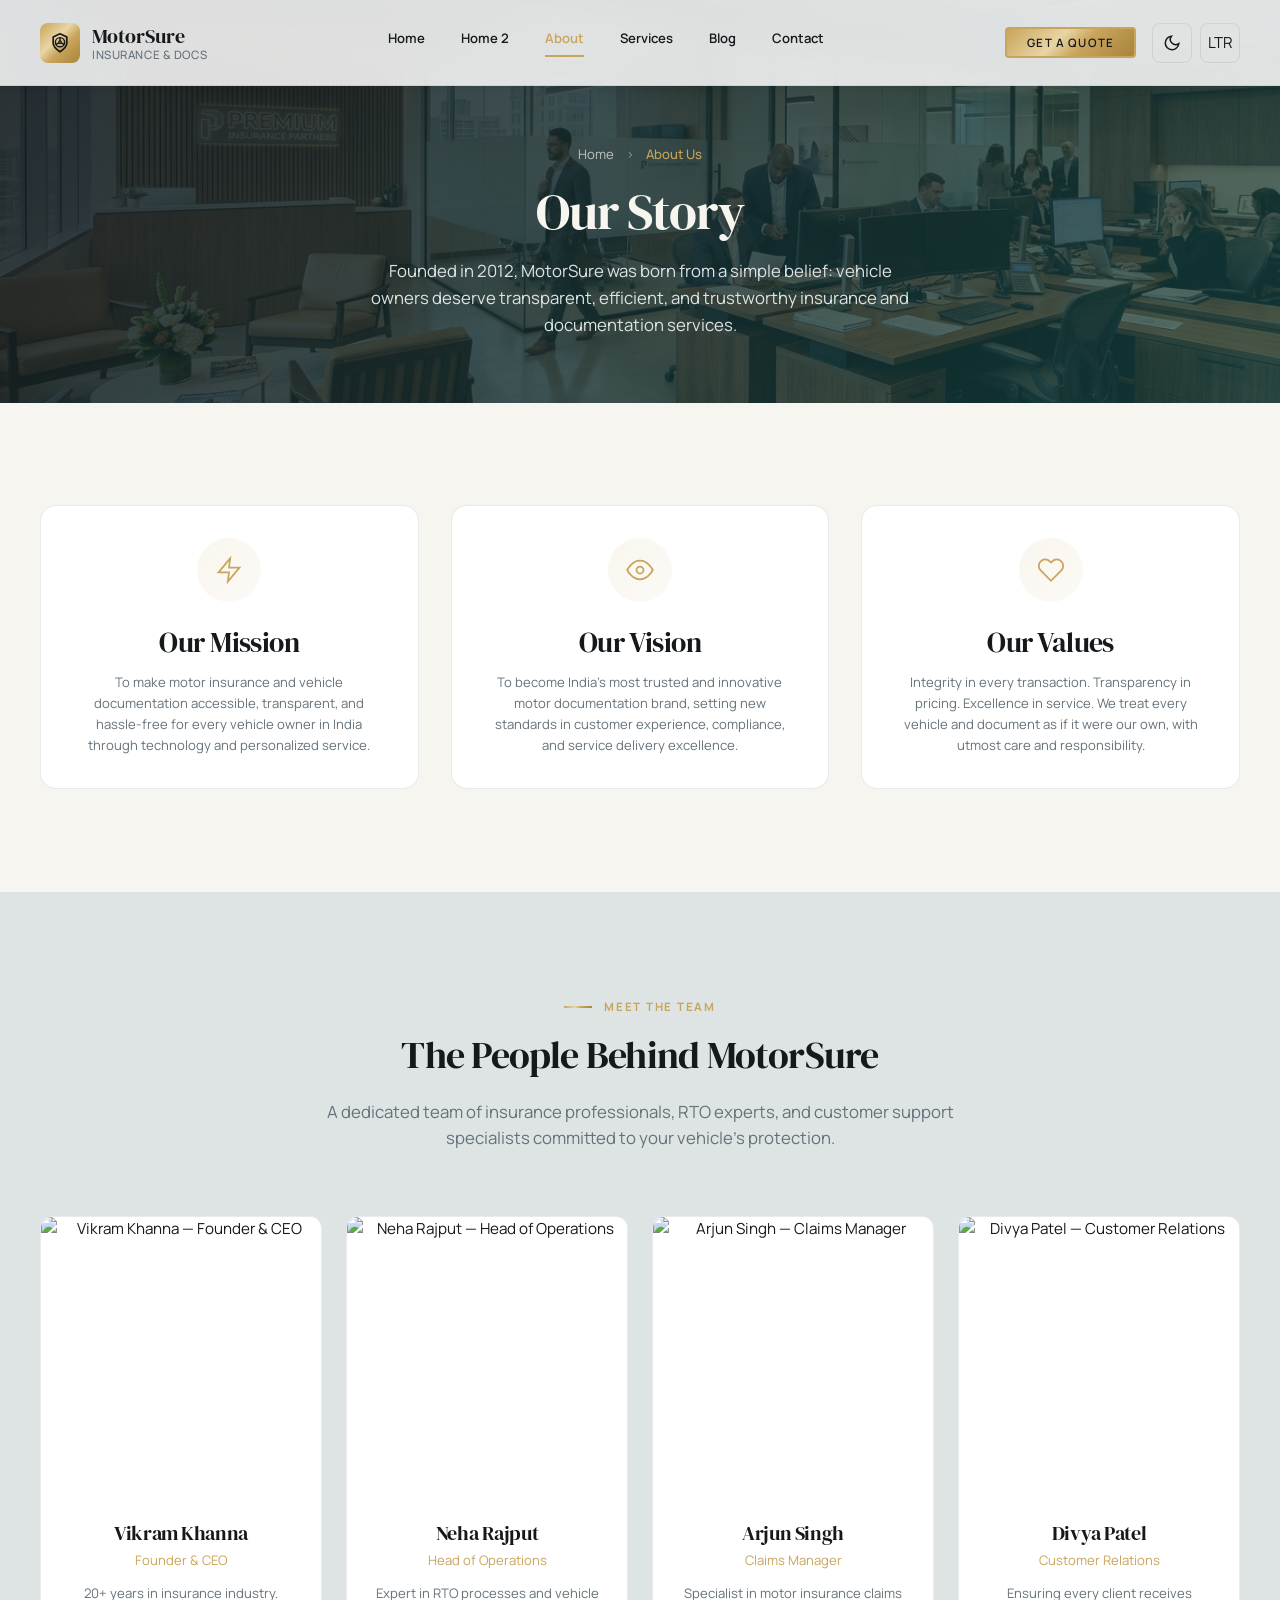
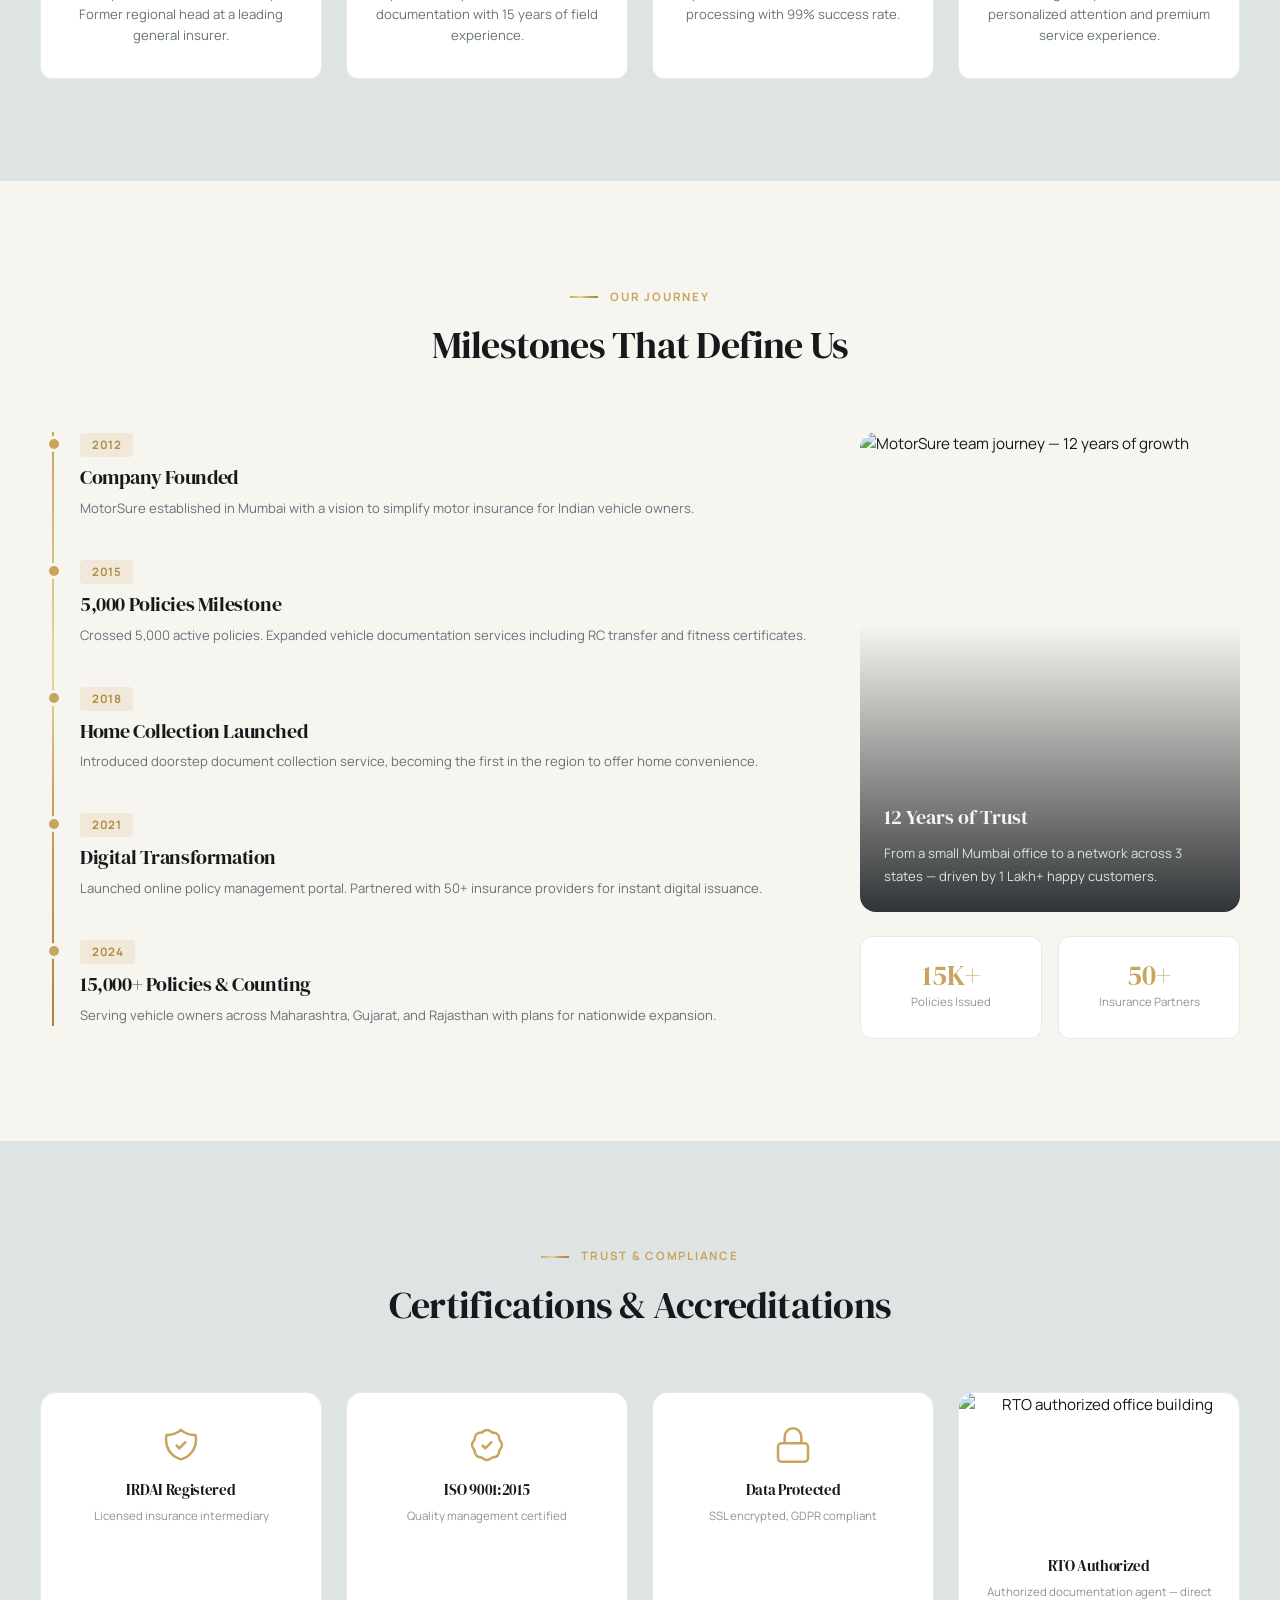
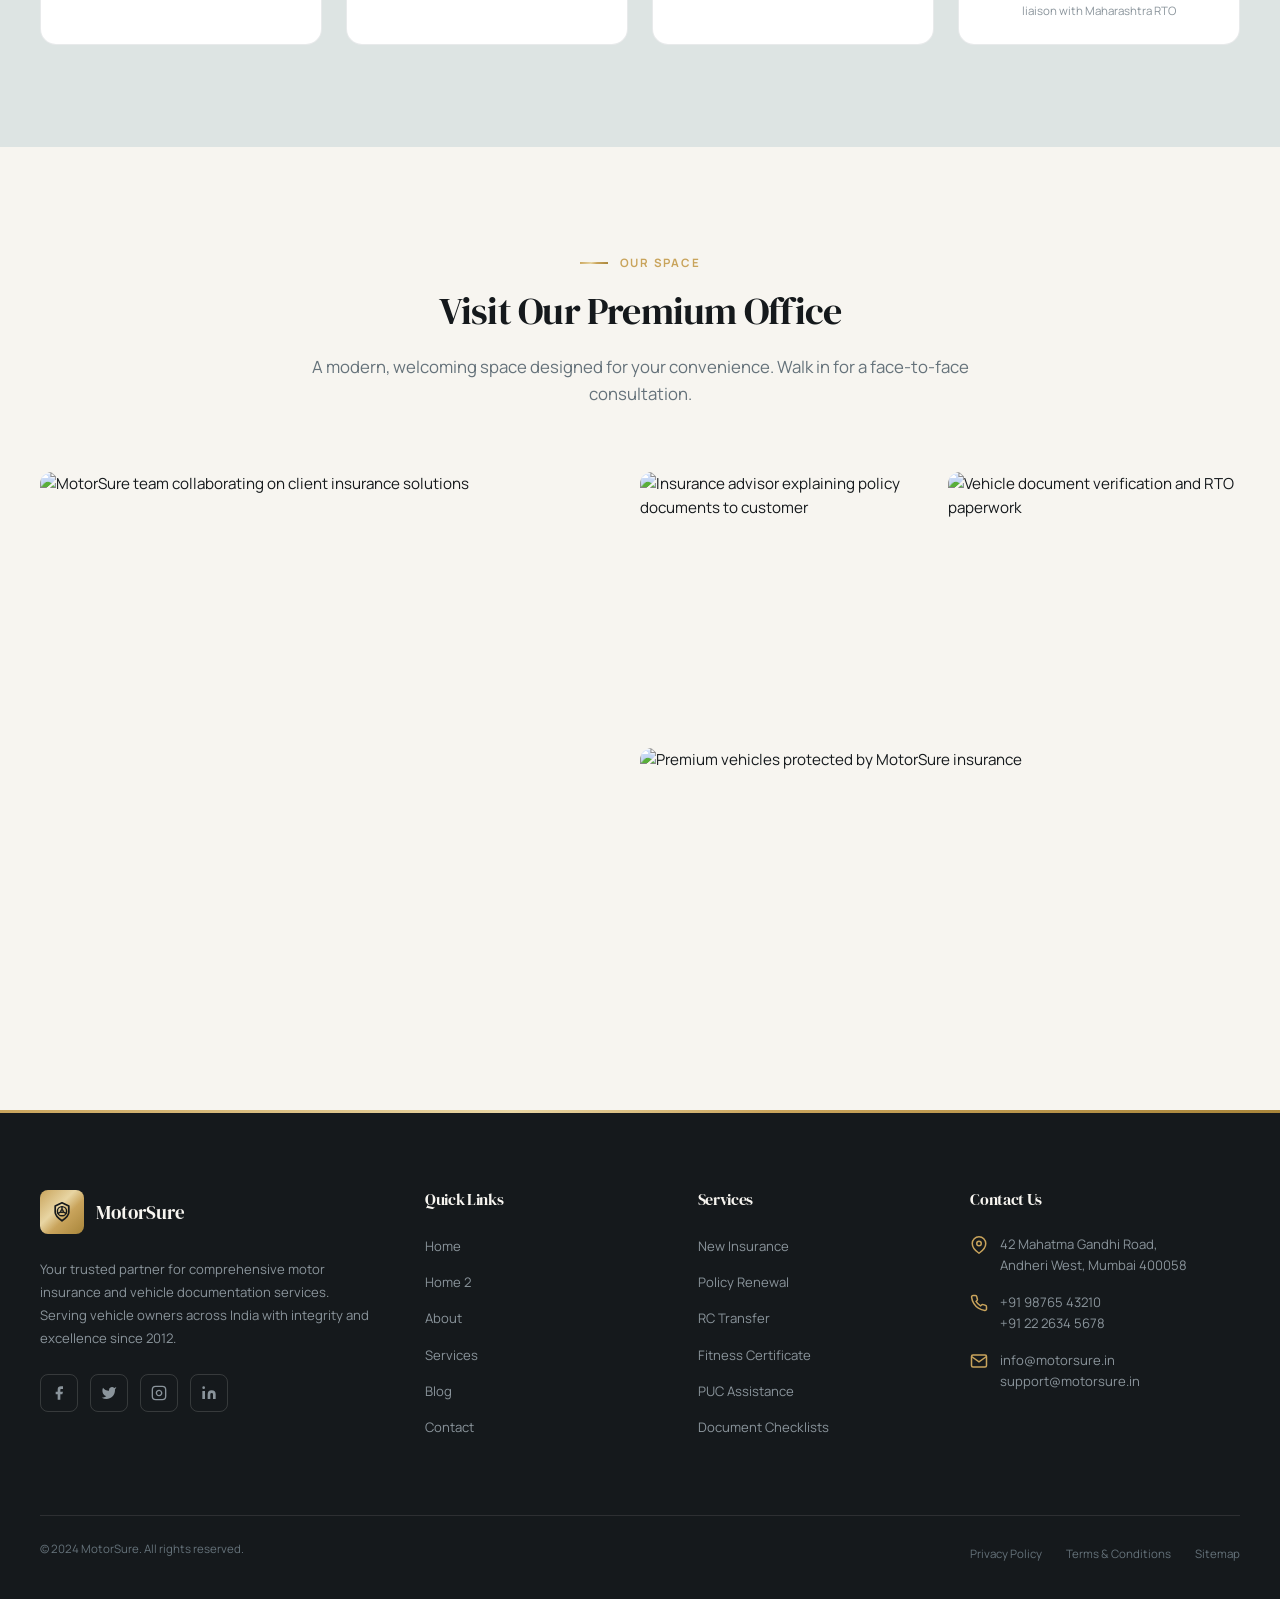
==== about.html @ 22fec175 "first commit" ====
<!DOCTYPE html>
<html lang="en" dir="ltr" data-theme="light">
<head>
  <meta charset="UTF-8"><meta name="viewport" content="width=device-width, initial-scale=1.0">
  <meta name="description" content="About MotorSure — Our story, mission, values, team, and certifications. India's trusted motor insurance and vehicle documentation partner since 2012.">
  <title>About Us — MotorSure</title>
  <link rel="preconnect" href="https://fonts.googleapis.com"><link rel="preconnect" href="https://fonts.gstatic.com" crossorigin>
  <link href="https://fonts.googleapis.com/css2?family=DM+Serif+Display:ital@0;1&family=Manrope:wght@300;400;500;600;700;800&display=swap" rel="stylesheet">
  <link rel="icon" type="image/svg+xml" href="assets/images/favicon.svg">
  <link rel="stylesheet" href="css/variables.css"><link rel="stylesheet" href="css/base.css"><link rel="stylesheet" href="css/components.css"><link rel="stylesheet" href="css/layout.css"><link rel="stylesheet" href="css/animations.css"><link rel="stylesheet" href="css/dark-mode.css"><link rel="stylesheet" href="css/rtl.css"><link rel="stylesheet" href="css/responsive.css">
</head>
<body>
  <a href="#main-content" class="skip-link">Skip to main content</a>
  <header class="navbar" id="navbar" role="banner">
    <div class="navbar__inner">
      <a href="index.html" class="navbar__brand" aria-label="MotorSure Home">
        <div class="navbar__logo"><svg viewBox="0 0 24 24" fill="none" stroke="#15191C" stroke-width="1.7" width="24" height="24" aria-hidden="true"><path d="M12 2.8L18.8 6V12.2C18.8 16 12 20.8 12 20.8S5.2 16 5.2 12.2V6L12 2.8Z" stroke-linejoin="round"/><circle cx="12" cy="11.2" r="4.6" stroke-width="1.4"/><circle cx="12" cy="11.2" r="1.3" stroke-width="1.2"/><path d="M12 6.6V9.9M16 13.45L13.15 11.9M8 13.45L10.85 11.9" stroke-linecap="round" stroke-width="1.4"/></svg></div>
        <div class="navbar__brand-name">
          MotorSure
          <span>Insurance & Docs</span>
        </div>
      </a>

      <nav aria-label="Main navigation">
        <ul class="navbar__nav" role="menubar">
          <li role="none"><a href="index.html" class="navbar__link" role="menuitem">Home</a></li>
          <li role="none"><a href="home-2.html" class="navbar__link" role="menuitem">Home 2</a></li>
          <li role="none"><a href="about.html" class="navbar__link active" role="menuitem">About</a></li>
          <li role="none"><a href="services.html" class="navbar__link" role="menuitem">Services</a></li>
          <li role="none"><a href="blog.html" class="navbar__link" role="menuitem">Blog</a></li>
          <li role="none"><a href="contact.html" class="navbar__link" role="menuitem">Contact</a></li>
        </ul>
      </nav>

      <div class="navbar__actions">
        <a href="contact.html" class="btn btn--primary btn--sm navbar__cta">Get a Quote</a>
        <button class="navbar__toggle-btn" data-theme-toggle aria-label="Toggle dark mode">
          <svg class="icon-sun" viewBox="0 0 24 24" fill="none" stroke="currentColor" stroke-width="2" style="display:none"><circle cx="12" cy="12" r="5"/><line x1="12" y1="1" x2="12" y2="3"/><line x1="12" y1="21" x2="12" y2="23"/><line x1="4.22" y1="4.22" x2="5.64" y2="5.64"/><line x1="18.36" y1="18.36" x2="19.78" y2="19.78"/><line x1="1" y1="12" x2="3" y2="12"/><line x1="21" y1="12" x2="23" y2="12"/><line x1="4.22" y1="19.78" x2="5.64" y2="18.36"/><line x1="18.36" y1="5.64" x2="19.78" y2="4.22"/></svg>
          <svg class="icon-moon" viewBox="0 0 24 24" fill="none" stroke="currentColor" stroke-width="2"><path d="M21 12.79A9 9 0 1 1 11.21 3 7 7 0 0 0 21 12.79z"/></svg>
        </button>
        <button class="navbar__toggle-btn" data-rtl-toggle aria-label="Toggle RTL">LTR</button>
        <button class="navbar__hamburger" aria-label="Open menu" aria-expanded="false">
          <span></span><span></span><span></span>
        </button>
      </div>
    </div>
  </header>
  <div class="mobile-menu__overlay" aria-hidden="true"></div>
  <aside class="mobile-menu" id="mobile-menu" aria-label="Mobile navigation">
    <button class="mobile-menu__close" aria-label="Close menu">
      <svg viewBox="0 0 24 24" fill="none" stroke="currentColor" stroke-width="2" width="18" height="18"><line x1="18" y1="6" x2="6" y2="18"/><line x1="6" y1="6" x2="18" y2="18"/></svg>
    </button>
    <ul class="mobile-menu__nav">
      <li><a href="index.html" class="mobile-menu__link">Home</a></li>
      <li><a href="home-2.html" class="mobile-menu__link">Home 2</a></li>
      <li><a href="about.html" class="mobile-menu__link active">About</a></li>
      <li><a href="services.html" class="mobile-menu__link">Services</a></li>
      <li><a href="blog.html" class="mobile-menu__link">Blog</a></li>
      <li><a href="contact.html" class="mobile-menu__link">Contact</a></li>
    </ul>
  </aside>

  <main id="main-content">

    <!-- ══ SECTION 1: Brand Story Hero ══ -->
    <section class="page-hero" style="background-image:url('assets/images/about-office.jpg');">
      <div class="container">
        <nav class="breadcrumb" aria-label="Breadcrumb"><a href="index.html">Home</a><span class="breadcrumb__separator">›</span><span class="breadcrumb__current">About Us</span></nav>
        <h1>Our Story</h1>
        <p style="color:var(--mist);max-width:560px;font-size:var(--fs-body-lg);margin-top:var(--space-4);">Founded in 2012, MotorSure was born from a simple belief: vehicle owners deserve transparent, efficient, and trustworthy insurance and documentation services.</p>
      </div>
    </section>

    <!-- ══ SECTION 2: Mission / Vision / Values ══ -->
    <section class="section" id="mvv" aria-label="Mission Vision Values">
      <div class="container">
        <div class="grid grid-3" style="gap:var(--space-8);">
          <div class="reveal reveal-delay-1" style="text-align:center;padding:var(--space-8);border-radius:var(--radius-xl);border:1px solid var(--color-border);background:var(--color-bg-card);">
            <div style="width:64px;height:64px;margin:0 auto var(--space-6);border-radius:50%;background:var(--gradient-gold-subtle);display:flex;align-items:center;justify-content:center;">
              <svg viewBox="0 0 24 24" fill="none" stroke="var(--color-accent)" stroke-width="1.5" width="28" height="28"><path d="M13 2L3 14h9l-1 8 10-12h-9l1-8z"/></svg>
            </div>
            <h3 style="margin-bottom:var(--space-3);">Our Mission</h3>
            <p style="font-size:var(--fs-small);color:var(--color-text-secondary);">To make motor insurance and vehicle documentation accessible, transparent, and hassle-free for every vehicle owner in India through technology and personalized service.</p>
          </div>
          <div class="reveal reveal-delay-2" style="text-align:center;padding:var(--space-8);border-radius:var(--radius-xl);border:1px solid var(--color-border);background:var(--color-bg-card);">
            <div style="width:64px;height:64px;margin:0 auto var(--space-6);border-radius:50%;background:var(--gradient-gold-subtle);display:flex;align-items:center;justify-content:center;">
              <svg viewBox="0 0 24 24" fill="none" stroke="var(--color-accent)" stroke-width="1.5" width="28" height="28"><path d="M1 12s4-8 11-8 11 8 11 8-4 8-11 8-11-8-11-8z"/><circle cx="12" cy="12" r="3"/></svg>
            </div>
            <h3 style="margin-bottom:var(--space-3);">Our Vision</h3>
            <p style="font-size:var(--fs-small);color:var(--color-text-secondary);">To become India's most trusted and innovative motor documentation brand, setting new standards in customer experience, compliance, and service delivery excellence.</p>
          </div>
          <div class="reveal reveal-delay-3" style="text-align:center;padding:var(--space-8);border-radius:var(--radius-xl);border:1px solid var(--color-border);background:var(--color-bg-card);">
            <div style="width:64px;height:64px;margin:0 auto var(--space-6);border-radius:50%;background:var(--gradient-gold-subtle);display:flex;align-items:center;justify-content:center;">
              <svg viewBox="0 0 24 24" fill="none" stroke="var(--color-accent)" stroke-width="1.5" width="28" height="28"><path d="M20.84 4.61a5.5 5.5 0 00-7.78 0L12 5.67l-1.06-1.06a5.5 5.5 0 00-7.78 7.78l1.06 1.06L12 21.23l7.78-7.78 1.06-1.06a5.5 5.5 0 000-7.78z"/></svg>
            </div>
            <h3 style="margin-bottom:var(--space-3);">Our Values</h3>
            <p style="font-size:var(--fs-small);color:var(--color-text-secondary);">Integrity in every transaction. Transparency in pricing. Excellence in service. We treat every vehicle and document as if it were our own, with utmost care and responsibility.</p>
          </div>
        </div>
      </div>
    </section>

    <!-- ══ SECTION 3: Team Section ══ -->
    <section class="section section--mist" id="team" aria-label="Our Team">
      <div class="container">
        <div class="section-header reveal"><span class="section-label">Meet the Team</span><h2>The People Behind MotorSure</h2><p>A dedicated team of insurance professionals, RTO experts, and customer support specialists committed to your vehicle's protection.</p></div>
        <div class="grid grid-4" style="gap:var(--space-6);">
          <div class="card hover-lift reveal reveal-delay-1" style="text-align:center;overflow:hidden;"><img src="https://images.unsplash.com/photo-1560250097-0b93528c311a?auto=format&fit=crop&w=800&q=80&crop=faces&fit=crop" alt="Vikram Khanna — Founder & CEO" style="width:100%;height:280px;object-fit:cover;object-position:50% 18%;display:block;" loading="lazy"><div class="card__body"><h4 style="margin-bottom:var(--space-1);">Vikram Khanna</h4><p style="font-size:var(--fs-small);color:var(--color-accent);margin-bottom:var(--space-3);">Founder & CEO</p><p style="font-size:var(--fs-small);">20+ years in insurance industry. Former regional head at a leading general insurer.</p></div></div>
          <div class="card hover-lift reveal reveal-delay-2" style="text-align:center;overflow:hidden;"><img src="https://images.unsplash.com/photo-1573496359142-b8d87734a5a2?auto=format&fit=crop&w=800&q=80&crop=faces&fit=crop" alt="Neha Rajput — Head of Operations" style="width:100%;height:280px;object-fit:cover;object-position:50% 20%;display:block;" loading="lazy"><div class="card__body"><h4 style="margin-bottom:var(--space-1);">Neha Rajput</h4><p style="font-size:var(--fs-small);color:var(--color-accent);margin-bottom:var(--space-3);">Head of Operations</p><p style="font-size:var(--fs-small);">Expert in RTO processes and vehicle documentation with 15 years of field experience.</p></div></div>
          <div class="card hover-lift reveal reveal-delay-3" style="text-align:center;overflow:hidden;"><img src="https://images.unsplash.com/photo-1507003211169-0a1dd7228f2d?auto=format&fit=crop&w=800&q=80&crop=faces&fit=crop" alt="Arjun Singh — Claims Manager" style="width:100%;height:280px;object-fit:cover;object-position:50% 15%;display:block;" loading="lazy"><div class="card__body"><h4 style="margin-bottom:var(--space-1);">Arjun Singh</h4><p style="font-size:var(--fs-small);color:var(--color-accent);margin-bottom:var(--space-3);">Claims Manager</p><p style="font-size:var(--fs-small);">Specialist in motor insurance claims processing with 99% success rate.</p></div></div>
          <div class="card hover-lift reveal reveal-delay-4" style="text-align:center;overflow:hidden;"><img src="https://images.unsplash.com/photo-1438761681033-6461ffad8d80?auto=format&fit=crop&w=800&q=80&crop=faces&fit=crop" alt="Divya Patel — Customer Relations" style="width:100%;height:280px;object-fit:cover;object-position:50% 22%;display:block;" loading="lazy"><div class="card__body"><h4 style="margin-bottom:var(--space-1);">Divya Patel</h4><p style="font-size:var(--fs-small);color:var(--color-accent);margin-bottom:var(--space-3);">Customer Relations</p><p style="font-size:var(--fs-small);">Ensuring every client receives personalized attention and premium service experience.</p></div></div>
        </div>
      </div>
    </section>

    <!-- ══ SECTION 4: Timeline / Milestones — Redesigned to use full width ══ -->
    <section class="section" id="milestones" aria-label="Company Milestones">
      <div class="container">
        <div class="section-header reveal"><span class="section-label">Our Journey</span><h2>Milestones That Define Us</h2></div>
        <div class="milestones-layout" style="display:grid;grid-template-columns:1.2fr 380px;gap:var(--space-10);align-items:start;">
          <!-- Left: Timeline -->
          <div style="position:relative;padding-left:var(--space-10);">
            <div style="position:absolute;left:12px;top:0;bottom:0;width:2px;background:var(--gradient-gold);" aria-hidden="true"></div>
            <div class="reveal" style="position:relative;margin-bottom:var(--space-10);">
              <div style="position:absolute;left:-34px;top:4px;width:16px;height:16px;border-radius:50%;background:var(--color-accent);border:3px solid var(--color-bg);" aria-hidden="true"></div>
              <span class="badge badge--gold" style="margin-bottom:var(--space-2);">2012</span>
              <h4 style="margin-bottom:var(--space-2);">Company Founded</h4>
              <p style="font-size:var(--fs-small);">MotorSure established in Mumbai with a vision to simplify motor insurance for Indian vehicle owners.</p>
            </div>
            <div class="reveal" style="position:relative;margin-bottom:var(--space-10);">
              <div style="position:absolute;left:-34px;top:4px;width:16px;height:16px;border-radius:50%;background:var(--color-accent);border:3px solid var(--color-bg);" aria-hidden="true"></div>
              <span class="badge badge--gold" style="margin-bottom:var(--space-2);">2015</span>
              <h4 style="margin-bottom:var(--space-2);">5,000 Policies Milestone</h4>
              <p style="font-size:var(--fs-small);">Crossed 5,000 active policies. Expanded vehicle documentation services including RC transfer and fitness certificates.</p>
            </div>
            <div class="reveal" style="position:relative;margin-bottom:var(--space-10);">
              <div style="position:absolute;left:-34px;top:4px;width:16px;height:16px;border-radius:50%;background:var(--color-accent);border:3px solid var(--color-bg);" aria-hidden="true"></div>
              <span class="badge badge--gold" style="margin-bottom:var(--space-2);">2018</span>
              <h4 style="margin-bottom:var(--space-2);">Home Collection Launched</h4>
              <p style="font-size:var(--fs-small);">Introduced doorstep document collection service, becoming the first in the region to offer home convenience.</p>
            </div>
            <div class="reveal" style="position:relative;margin-bottom:var(--space-10);">
              <div style="position:absolute;left:-34px;top:4px;width:16px;height:16px;border-radius:50%;background:var(--color-accent);border:3px solid var(--color-bg);" aria-hidden="true"></div>
              <span class="badge badge--gold" style="margin-bottom:var(--space-2);">2021</span>
              <h4 style="margin-bottom:var(--space-2);">Digital Transformation</h4>
              <p style="font-size:var(--fs-small);">Launched online policy management portal. Partnered with 50+ insurance providers for instant digital issuance.</p>
            </div>
            <div class="reveal" style="position:relative;">
              <div style="position:absolute;left:-34px;top:4px;width:16px;height:16px;border-radius:50%;background:var(--color-accent);border:3px solid var(--color-bg);" aria-hidden="true"></div>
              <span class="badge badge--gold" style="margin-bottom:var(--space-2);">2024</span>
              <h4 style="margin-bottom:var(--space-2);">15,000+ Policies & Counting</h4>
              <p style="font-size:var(--fs-small);">Serving vehicle owners across Maharashtra, Gujarat, and Rajasthan with plans for nationwide expansion.</p>
            </div>
          </div>
          <!-- Right: Visual to fill gap -->
          <div class="reveal" style="position:sticky;top:100px;">
            <div style="border-radius:var(--radius-xl);overflow:hidden;height:480px;position:relative;">
              <img src="https://images.unsplash.com/photo-1522071820081-009f0129c71c?auto=format&fit=crop&w=800&q=80" alt="MotorSure team journey — 12 years of growth" style="width:100%;height:100%;object-fit:cover;" loading="lazy">
              <div style="position:absolute;inset:0;background:linear-gradient(transparent 40%, rgba(21,25,28,0.88) 100%);pointer-events:none;" aria-hidden="true"></div>
              <div style="position:absolute;bottom:0;left:0;right:0;padding:var(--space-6);">
                <p style="color:var(--ivory);font-family:var(--font-heading);font-size:var(--fs-h4);margin-bottom:var(--space-2);">12 Years of Trust</p>
                <p style="color:var(--mist);font-size:var(--fs-small);margin:0;line-height:var(--lh-relaxed);">From a small Mumbai office to a network across 3 states — driven by 1 Lakh+ happy customers.</p>
              </div>
            </div>
            <div style="margin-top:var(--space-6);display:grid;grid-template-columns:1fr 1fr;gap:var(--space-4);">
              <div style="text-align:center;padding:var(--space-6);background:var(--color-bg-card);border:1px solid var(--color-border);border-radius:var(--radius-lg);">
                <span style="font-family:var(--font-heading);font-size:var(--fs-h3);color:var(--color-accent);display:block;line-height:1;">15K+</span><span style="font-size:var(--fs-caption);color:var(--color-text-muted);">Policies Issued</span>
              </div>
              <div style="text-align:center;padding:var(--space-6);background:var(--color-bg-card);border:1px solid var(--color-border);border-radius:var(--radius-lg);">
                <span style="font-family:var(--font-heading);font-size:var(--fs-h3);color:var(--color-accent);display:block;line-height:1;">50+</span><span style="font-size:var(--fs-caption);color:var(--color-text-muted);">Insurance Partners</span>
              </div>
            </div>
          </div>
        </div>
      </div>
    </section>

    <!-- ══ SECTION 5: Certifications ══ -->
    <section class="section section--mist" id="certifications" aria-label="Certifications">
      <div class="container">
        <div class="section-header reveal"><span class="section-label">Trust & Compliance</span><h2>Certifications & Accreditations</h2></div>
        <div class="grid grid-4" style="gap:var(--space-6);">
          <div class="reveal reveal-delay-1" style="text-align:center;padding:var(--space-8);background:var(--color-bg-card);border-radius:var(--radius-xl);border:1px solid var(--color-border);">
            <svg viewBox="0 0 24 24" fill="none" stroke="var(--color-accent)" stroke-width="1.5" width="40" height="40" style="margin:0 auto var(--space-4);"><path d="M9 12l2 2 4-4m5.618-4.016A11.955 11.955 0 0112 2.944a11.955 11.955 0 01-8.618 3.04A12.02 12.02 0 003 9c0 5.591 3.824 10.29 9 11.622 5.176-1.332 9-6.03 9-11.622 0-1.042-.133-2.052-.382-3.016z"/></svg>
            <h4 style="font-size:var(--fs-body);margin-bottom:var(--space-2);">IRDAI Registered</h4>
            <p style="font-size:var(--fs-caption);color:var(--color-text-muted);">Licensed insurance intermediary</p>
          </div>
          <div class="reveal reveal-delay-2" style="text-align:center;padding:var(--space-8);background:var(--color-bg-card);border-radius:var(--radius-xl);border:1px solid var(--color-border);">
            <svg viewBox="0 0 24 24" fill="none" stroke="var(--color-accent)" stroke-width="1.5" width="40" height="40" style="margin:0 auto var(--space-4);"><path d="M9 12l2 2 4-4M7.835 4.697a3.42 3.42 0 001.946-.806 3.42 3.42 0 014.438 0 3.42 3.42 0 001.946.806 3.42 3.42 0 013.138 3.138 3.42 3.42 0 00.806 1.946 3.42 3.42 0 010 4.438 3.42 3.42 0 00-.806 1.946 3.42 3.42 0 01-3.138 3.138 3.42 3.42 0 00-1.946.806 3.42 3.42 0 01-4.438 0 3.42 3.42 0 00-1.946-.806 3.42 3.42 0 01-3.138-3.138 3.42 3.42 0 00-.806-1.946 3.42 3.42 0 010-4.438 3.42 3.42 0 00.806-1.946 3.42 3.42 0 013.138-3.138z"/></svg>
            <h4 style="font-size:var(--fs-body);margin-bottom:var(--space-2);">ISO 9001:2015</h4>
            <p style="font-size:var(--fs-caption);color:var(--color-text-muted);">Quality management certified</p>
          </div>
          <div class="reveal reveal-delay-3" style="text-align:center;padding:var(--space-8);background:var(--color-bg-card);border-radius:var(--radius-xl);border:1px solid var(--color-border);">
            <svg viewBox="0 0 24 24" fill="none" stroke="var(--color-accent)" stroke-width="1.5" width="40" height="40" style="margin:0 auto var(--space-4);"><rect x="3" y="11" width="18" height="11" rx="2" ry="2"/><path d="M7 11V7a5 5 0 0110 0v4"/></svg>
            <h4 style="font-size:var(--fs-body);margin-bottom:var(--space-2);">Data Protected</h4>
            <p style="font-size:var(--fs-caption);color:var(--color-text-muted);">SSL encrypted, GDPR compliant</p>
          </div>
          <div class="reveal reveal-delay-4" style="text-align:center;background:var(--color-bg-card);border-radius:var(--radius-xl);border:1px solid var(--color-border);overflow:hidden;">
            <img src="https://images.unsplash.com/photo-1486406146926-c627a92ad1ab?auto=format&fit=crop&w=800&q=80" alt="RTO authorized office building" style="width:100%;height:140px;object-fit:cover;display:block;">
            <div style="padding:var(--space-6);">
              <h4 style="font-size:var(--fs-body);margin-bottom:var(--space-2);">RTO Authorized</h4>
              <p style="font-size:var(--fs-caption);color:var(--color-text-muted);">Authorized documentation agent — direct liaison with Maharashtra RTO</p>
            </div>
          </div>
        </div>
      </div>
    </section>

    <!-- ══ SECTION 6: Office Gallery ══ -->
    <section class="section" id="gallery" aria-label="Office Gallery">
      <div class="container">
        <div class="section-header reveal"><span class="section-label">Our Space</span><h2>Visit Our Premium Office</h2><p>A modern, welcoming space designed for your convenience. Walk in for a face-to-face consultation.</p></div>
        <div class="grid" style="grid-template-columns:2fr 1fr 1fr;grid-template-rows:260px 260px;gap:var(--space-4);" >
          <div class="img-zoom reveal" style="grid-row:1/3;border-radius:var(--radius-lg);overflow:hidden;">
            <img src="https://images.unsplash.com/photo-1521791136064-7986c2920216?auto=format&fit=crop&w=1200&q=80" alt="MotorSure team collaborating on client insurance solutions" style="width:100%;height:100%;object-fit:cover;" loading="lazy" data-lightbox="https://images.unsplash.com/photo-1521791136064-7986c2920216?auto=format&fit=crop&w=1600&q=80">
          </div>
          <div class="img-zoom reveal reveal-delay-1" style="border-radius:var(--radius-lg);overflow:hidden;">
            <img src="https://images.unsplash.com/photo-1556742049-0cfed4f6a45d?auto=format&fit=crop&w=800&q=80" alt="Insurance advisor explaining policy documents to customer" style="width:100%;height:100%;object-fit:cover;" loading="lazy" data-lightbox="https://images.unsplash.com/photo-1556742049-0cfed4f6a45d?auto=format&fit=crop&w=1200&q=80">
          </div>
          <div class="img-zoom reveal reveal-delay-2" style="border-radius:var(--radius-lg);overflow:hidden;">
            <img src="https://images.unsplash.com/photo-1580273916550-e323be2ae537?auto=format&fit=crop&w=800&q=80" alt="Vehicle document verification and RTO paperwork" style="width:100%;height:100%;object-fit:cover;" loading="lazy" data-lightbox="https://images.unsplash.com/photo-1580273916550-e323be2ae537?auto=format&fit=crop&w=1200&q=80">
          </div>
          <div class="img-zoom reveal reveal-delay-3" style="grid-column:2/4;border-radius:var(--radius-lg);overflow:hidden;">
            <img src="https://images.unsplash.com/photo-1492144534655-ae79c964c9d7?auto=format&fit=crop&w=1200&q=80" alt="Premium vehicles protected by MotorSure insurance" style="width:100%;height:100%;object-fit:cover;" loading="lazy" data-lightbox="https://images.unsplash.com/photo-1492144534655-ae79c964c9d7?auto=format&fit=crop&w=1600&q=80">
          </div>
        </div>
      </div>
    </section>
  </main>

  <footer class="footer" id="footer" role="contentinfo">
    <div class="container">
      <div class="footer__grid">
        <!-- Column 1: Brand -->
        <div>
          <div class="footer__brand">
            <div class="footer__logo"><svg viewBox="0 0 24 24" fill="none" stroke="#15191C" stroke-width="1.7" width="24" height="24" aria-hidden="true"><path d="M12 2.8L18.8 6V12.2C18.8 16 12 20.8 12 20.8S5.2 16 5.2 12.2V6L12 2.8Z" stroke-linejoin="round"/><circle cx="12" cy="11.2" r="4.6" stroke-width="1.4"/><circle cx="12" cy="11.2" r="1.3" stroke-width="1.2"/><path d="M12 6.6V9.9M16 13.45L13.15 11.9M8 13.45L10.85 11.9" stroke-linecap="round" stroke-width="1.4"/></svg></div>
            <div class="footer__brand-name">MotorSure</div>
          </div>
          <p class="footer__about">Your trusted partner for comprehensive motor insurance and vehicle documentation services. Serving vehicle owners across India with integrity and excellence since 2012.</p>
          <div class="footer__social">
            <a href="#" class="footer__social-link" aria-label="Facebook"><svg viewBox="0 0 24 24" fill="currentColor"><path d="M18 2h-3a5 5 0 00-5 5v3H7v4h3v8h4v-8h3l1-4h-4V7a1 1 0 011-1h3z"/></svg></a>
            <a href="#" class="footer__social-link" aria-label="Twitter"><svg viewBox="0 0 24 24" fill="currentColor"><path d="M23 3a10.9 10.9 0 01-3.14 1.53 4.48 4.48 0 00-7.86 3v1A10.66 10.66 0 013 4s-4 9 5 13a11.64 11.64 0 01-7 2c9 5 20 0 20-11.5a4.5 4.5 0 00-.08-.83A7.72 7.72 0 0023 3z"/></svg></a>
            <a href="#" class="footer__social-link" aria-label="Instagram"><svg viewBox="0 0 24 24" fill="none" stroke="currentColor" stroke-width="2"><rect x="2" y="2" width="20" height="20" rx="5"/><path d="M16 11.37A4 4 0 1112.63 8 4 4 0 0116 11.37z"/><line x1="17.5" y1="6.5" x2="17.51" y2="6.5"/></svg></a>
            <a href="#" class="footer__social-link" aria-label="LinkedIn"><svg viewBox="0 0 24 24" fill="currentColor"><path d="M16 8a6 6 0 016 6v7h-4v-7a2 2 0 00-2-2 2 2 0 00-2 2v7h-4v-7a6 6 0 016-6zM2 9h4v12H2zM4 6a2 2 0 100-4 2 2 0 000 4z"/></svg></a>
          </div>
        </div>
        <!-- Column 2: Quick Links -->
        <div>
          <h3 class="footer__heading">Quick Links</h3><ul class="footer__links"><li><a href="index.html">Home</a></li><li><a href="home-2.html">Home 2</a></li><li><a href="about.html">About</a></li><li><a href="services.html">Services</a></li><li><a href="blog.html">Blog</a></li><li><a href="contact.html">Contact</a></li></ul>
        </div>
        <!-- Column 3: Services -->
        <div>
          <h3 class="footer__heading">Services</h3>
          <ul class="footer__links">
            <li><a href="services.html">New Insurance</a></li>
            <li><a href="services.html">Policy Renewal</a></li>
            <li><a href="services.html">RC Transfer</a></li>
            <li><a href="services.html">Fitness Certificate</a></li>
            <li><a href="services.html">PUC Assistance</a></li>
            <li><a href="services.html">Document Checklists</a></li>
          </ul>
        </div>
        <!-- Column 4: Contact -->
        <div>
          <h3 class="footer__heading">Contact Us</h3>
          <div class="footer__contact-item">
            <svg viewBox="0 0 24 24" fill="none" stroke="currentColor" stroke-width="2"><path d="M21 10c0 7-9 13-9 13s-9-6-9-13a9 9 0 0118 0z"/><circle cx="12" cy="10" r="3"/></svg>
            <span>42 Mahatma Gandhi Road,<br>Andheri West, Mumbai 400058</span>
          </div>
          <div class="footer__contact-item">
            <svg viewBox="0 0 24 24" fill="none" stroke="currentColor" stroke-width="2"><path d="M22 16.92v3a2 2 0 01-2.18 2 19.79 19.79 0 01-8.63-3.07 19.5 19.5 0 01-6-6 19.79 19.79 0 01-3.07-8.67A2 2 0 014.11 2h3a2 2 0 012 1.72 12.84 12.84 0 00.7 2.81 2 2 0 01-.45 2.11L8.09 9.91a16 16 0 006 6l1.27-1.27a2 2 0 012.11-.45 12.84 12.84 0 002.81.7A2 2 0 0122 16.92z"/></svg>
            <span>+91 98765 43210<br>+91 22 2634 5678</span>
          </div>
          <div class="footer__contact-item">
            <svg viewBox="0 0 24 24" fill="none" stroke="currentColor" stroke-width="2"><path d="M4 4h16c1.1 0 2 .9 2 2v12c0 1.1-.9 2-2 2H4c-1.1 0-2-.9-2-2V6c0-1.1.9-2 2-2z"/><polyline points="22,6 12,13 2,6"/></svg>
            <span>info@motorsure.in<br>support@motorsure.in</span>
          </div>
        </div>
      </div>

      <div class="footer__bottom">
        <p class="footer__copy">&copy; 2024 MotorSure. All rights reserved.</p>
        <ul class="footer__bottom-links">
          <li><a href="privacy-policy.html">Privacy Policy</a></li>
          <li><a href="terms.html">Terms & Conditions</a></li>
          <li><a href="sitemap.html">Sitemap</a></li>
        </ul>
      </div>
    </div>
  </footer>
  <button class="back-to-top" aria-label="Back to top"><svg viewBox="0 0 24 24" fill="none" stroke="currentColor" stroke-width="2"><polyline points="18 15 12 9 6 15"/></svg></button>
  <script src="js/theme.js"></script><script src="js/rtl.js"></script><script src="js/navbar.js"></script><script src="js/slider.js"></script><script src="js/scroll-reveal.js"></script><script src="js/accordion.js"></script><script src="js/forms.js"></script><script src="js/back-to-top.js"></script><script src="js/page-transitions.js"></script><script src="js/lazy-load.js"></script><script src="js/app.js"></script>
</body>
</html>
---- css/variables.css ----
/* ============================================
   DESIGN TOKENS — Motor Insurance Brand
   ============================================ */

:root {
  /* ── Brand Colors ── */
  --obsidian: #15191C;
  --champagne: #C9A45C;
  --champagne-light: #D4B574;
  --champagne-dark: #B08D47;
  --steel: #65727A;
  --steel-light: #8A949B;
  --ivory: #F7F5F0;
  --ivory-warm: #F0EDE5;
  --teal: #174A4A;
  --teal-light: #1E6060;
  --mist: #DDE4E3;
  --mist-dark: #C5CFCE;

  /* ── Semantic Colors ── */
  --color-bg: var(--ivory);
  --color-bg-alt: #FFFFFF;
  --color-bg-section: var(--mist);
  --color-bg-card: #FFFFFF;
  --color-bg-glass: rgba(255, 255, 255, 0.65);
  --color-text: var(--obsidian);
  --color-text-secondary: var(--steel);
  --color-text-muted: var(--steel-light);
  --color-heading: var(--obsidian);
  --color-accent: var(--champagne);
  --color-accent-hover: var(--champagne-light);
  --color-accent-dark: var(--champagne-dark);
  --color-teal: var(--teal);
  --color-teal-hover: var(--teal-light);
  --color-border: rgba(101, 114, 122, 0.15);
  --color-border-strong: rgba(101, 114, 122, 0.3);
  --color-overlay: rgba(21, 25, 28, 0.6);
  --color-overlay-dark: rgba(21, 25, 28, 0.85);
  --color-success: #2E7D5B;
  --color-error: #C0392B;
  --color-warning: #D4A017;

  /* ── Metallic Gradients ── */
  --gradient-gold: linear-gradient(135deg, #C9A45C 0%, #E8D5A3 40%, #C9A45C 60%, #A8853A 100%);
  --gradient-gold-subtle: linear-gradient(135deg, rgba(201,164,92,0.1) 0%, rgba(201,164,92,0.05) 100%);
  --gradient-teal: linear-gradient(135deg, #174A4A 0%, #1E6060 50%, #174A4A 100%);
  --gradient-dark: linear-gradient(180deg, #15191C 0%, #1E2328 100%);
  --gradient-hero: linear-gradient(135deg, rgba(21,25,28,0.9) 0%, rgba(23,74,74,0.7) 100%);
  --gradient-glass: linear-gradient(135deg, rgba(255,255,255,0.8) 0%, rgba(255,255,255,0.4) 100%);

  /* ── Typography ── */
  --font-heading: 'DM Serif Display', Georgia, 'Times New Roman', serif;
  --font-body: 'Manrope', -apple-system, BlinkMacSystemFont, 'Segoe UI', sans-serif;

  --fs-display: clamp(2.8rem, 5vw, 4.5rem);
  --fs-h1: clamp(2.2rem, 4vw, 3.5rem);
  --fs-h2: clamp(1.8rem, 3vw, 2.75rem);
  --fs-h3: clamp(1.4rem, 2.2vw, 1.85rem);
  --fs-h4: clamp(1.15rem, 1.6vw, 1.4rem);
  --fs-h5: clamp(1rem, 1.2vw, 1.15rem);
  --fs-body: clamp(0.95rem, 1vw, 1.05rem);
  --fs-body-lg: clamp(1.05rem, 1.1vw, 1.2rem);
  --fs-small: clamp(0.82rem, 0.9vw, 0.9rem);
  --fs-caption: clamp(0.72rem, 0.8vw, 0.8rem);

  --fw-light: 300;
  --fw-regular: 400;
  --fw-medium: 500;
  --fw-semibold: 600;
  --fw-bold: 700;
  --fw-extrabold: 800;

  --lh-tight: 1.2;
  --lh-snug: 1.35;
  --lh-normal: 1.6;
  --lh-relaxed: 1.75;

  --ls-tight: -0.02em;
  --ls-normal: 0;
  --ls-wide: 0.05em;
  --ls-wider: 0.1em;
  --ls-widest: 0.15em;

  /* ── Spacing Scale (4px base) ── */
  --space-1: 0.25rem;   /* 4px */
  --space-2: 0.5rem;    /* 8px */
  --space-3: 0.75rem;   /* 12px */
  --space-4: 1rem;      /* 16px */
  --space-5: 1.25rem;   /* 20px */
  --space-6: 1.5rem;    /* 24px */
  --space-8: 2rem;      /* 32px */
  --space-10: 2.5rem;   /* 40px */
  --space-12: 3rem;     /* 48px */
  --space-16: 4rem;     /* 64px */
  --space-20: 5rem;     /* 80px */
  --space-24: 6rem;     /* 96px */
  --space-32: 8rem;     /* 128px */

  --section-padding: clamp(4rem, 8vw, 7rem);
  --container-max: 1280px;
  --container-narrow: 960px;
  --container-wide: 1440px;
  --container-padding: clamp(1.25rem, 4vw, 2.5rem);

  /* ── Borders & Radii ── */
  --radius-xs: 2px;
  --radius-sm: 4px;
  --radius-md: 8px;
  --radius-lg: 12px;
  --radius-xl: 16px;
  --radius-2xl: 24px;
  --radius-full: 9999px;

  --border-thin: 1px solid var(--color-border);
  --border-medium: 2px solid var(--color-border);
  --border-accent: 2px solid var(--color-accent);

  /* ── Shadows ── */
  --shadow-xs: 0 1px 2px rgba(21,25,28,0.04);
  --shadow-sm: 0 2px 8px rgba(21,25,28,0.06);
  --shadow-md: 0 4px 16px rgba(21,25,28,0.08);
  --shadow-lg: 0 8px 32px rgba(21,25,28,0.1);
  --shadow-xl: 0 16px 48px rgba(21,25,28,0.14);
  --shadow-2xl: 0 24px 64px rgba(21,25,28,0.18);
  --shadow-gold: 0 4px 20px rgba(201,164,92,0.25);
  --shadow-inner: inset 0 2px 4px rgba(21,25,28,0.06);

  /* ── Glassmorphism ── */
  --glass-bg: rgba(255, 255, 255, 0.65);
  --glass-bg-strong: rgba(255, 255, 255, 0.85);
  --glass-border: rgba(255, 255, 255, 0.3);
  --glass-blur: blur(16px);
  --glass-blur-strong: blur(24px);

  /* ── Transitions ── */
  --ease-out: cubic-bezier(0.16, 1, 0.3, 1);
  --ease-in-out: cubic-bezier(0.65, 0, 0.35, 1);
  --ease-spring: cubic-bezier(0.34, 1.56, 0.64, 1);

  --duration-fast: 150ms;
  --duration-normal: 300ms;
  --duration-slow: 500ms;
  --duration-slower: 700ms;

  --transition-base: all var(--duration-normal) var(--ease-out);
  --transition-fast: all var(--duration-fast) var(--ease-out);
  --transition-slow: all var(--duration-slow) var(--ease-out);
  --transition-color: color var(--duration-normal) var(--ease-out),
                      background-color var(--duration-normal) var(--ease-out),
                      border-color var(--duration-normal) var(--ease-out);

  /* ── Z-Index Scale ── */
  --z-behind: -1;
  --z-base: 0;
  --z-above: 10;
  --z-dropdown: 100;
  --z-sticky: 200;
  --z-overlay: 300;
  --z-modal: 400;
  --z-toast: 500;
  --z-max: 9999;
}
---- css/base.css ----
/* ============================================
   BASE — Reset, Typography, Global Styles
   ============================================ */

/* ── Modern Reset ── */
*,
*::before,
*::after {
  margin: 0;
  padding: 0;
  box-sizing: border-box;
}

html {
  scroll-behavior: smooth;
  -webkit-text-size-adjust: 100%;
  -moz-text-size-adjust: 100%;
  text-size-adjust: 100%;
  font-size: 16px;
  overflow-x: hidden;
}

body {
  font-family: var(--font-body);
  font-size: var(--fs-body);
  font-weight: var(--fw-regular);
  line-height: var(--lh-normal);
  color: var(--color-text);
  background-color: var(--color-bg);
  -webkit-font-smoothing: antialiased;
  -moz-osx-font-smoothing: grayscale;
  overflow-x: hidden;
  min-height: 100vh;
  transition: background-color var(--duration-slow) var(--ease-out),
              color var(--duration-slow) var(--ease-out);
}

/* Page transition overlay */
body::after {
  content: '';
  position: fixed;
  inset: 0;
  background: var(--obsidian);
  z-index: var(--z-max);
  pointer-events: none;
  opacity: 0;
  transition: opacity var(--duration-slow) var(--ease-out);
}

body.page-transitioning::after {
  opacity: 1;
  pointer-events: all;
}

/* ── Skip to Content (A11y) ── */
.skip-link {
  position: absolute;
  top: -100%;
  left: var(--space-4);
  background: var(--color-accent);
  color: var(--obsidian);
  padding: var(--space-3) var(--space-6);
  border-radius: var(--radius-sm);
  font-weight: var(--fw-semibold);
  z-index: var(--z-max);
  transition: top var(--duration-fast) var(--ease-out);
  text-decoration: none;
}

.skip-link:focus {
  top: var(--space-4);
}

/* ── Typography ── */
h1, h2, h3, h4, h5, h6 {
  font-family: var(--font-heading);
  color: var(--color-heading);
  font-weight: var(--fw-regular);
  line-height: var(--lh-tight);
  letter-spacing: var(--ls-tight);
}

h1 { font-size: var(--fs-h1); }
h2 { font-size: var(--fs-h2); }
h3 { font-size: var(--fs-h3); }
h4 { font-size: var(--fs-h4); }
h5 { font-size: var(--fs-h5); }
h6 { font-size: var(--fs-body-lg); }

.display-heading {
  font-size: var(--fs-display);
  font-family: var(--font-heading);
  line-height: 1.1;
  letter-spacing: -0.03em;
}

p {
  margin-bottom: var(--space-4);
  color: var(--color-text-secondary);
  line-height: var(--lh-normal);
}

p:last-child {
  margin-bottom: 0;
}

a {
  color: var(--color-accent);
  text-decoration: none;
  transition: var(--transition-color);
}

a:hover {
  color: var(--color-accent-hover);
}

a:focus-visible {
  outline: 2px solid var(--color-accent);
  outline-offset: 3px;
  border-radius: var(--radius-xs);
}

strong, b {
  font-weight: var(--fw-bold);
}

em, i {
  font-style: italic;
}

small {
  font-size: var(--fs-small);
}

blockquote {
  border-left: 3px solid var(--color-accent);
  padding: var(--space-6) var(--space-8);
  margin: var(--space-8) 0;
  font-family: var(--font-heading);
  font-size: var(--fs-h4);
  color: var(--color-text);
  background: var(--gradient-gold-subtle);
  border-radius: 0 var(--radius-md) var(--radius-md) 0;
}

/* ── Lists ── */
ul, ol {
  padding-left: var(--space-6);
  margin-bottom: var(--space-4);
}

li {
  margin-bottom: var(--space-2);
  color: var(--color-text-secondary);
}

li::marker {
  color: var(--color-accent);
}

/* ── Media ── */
img, video, svg {
  max-width: 100%;
  height: auto;
  display: block;
}

img {
  object-fit: cover;
}

/* ── Forms Base ── */
input, textarea, select, button {
  font-family: var(--font-body);
  font-size: var(--fs-body);
  color: var(--color-text);
  border: none;
  outline: none;
  background: transparent;
}

button {
  cursor: pointer;
}

/* ── Table Base ── */
table {
  width: 100%;
  border-collapse: collapse;
}

th, td {
  padding: var(--space-4) var(--space-5);
  text-align: left;
  border-bottom: var(--border-thin);
}

th {
  font-weight: var(--fw-semibold);
  font-size: var(--fs-small);
  text-transform: uppercase;
  letter-spacing: var(--ls-wider);
  color: var(--color-text-muted);
}

/* ── Selection ── */
::selection {
  background: var(--color-accent);
  color: var(--obsidian);
}

::-moz-selection {
  background: var(--color-accent);
  color: var(--obsidian);
}

/* ── Scrollbar ── */
::-webkit-scrollbar {
  width: 8px;
}

::-webkit-scrollbar-track {
  background: var(--color-bg);
}

::-webkit-scrollbar-thumb {
  background: var(--steel-light);
  border-radius: var(--radius-full);
}

::-webkit-scrollbar-thumb:hover {
  background: var(--steel);
}

/* ── Utility Classes ── */
.container {
  width: 100%;
  max-width: var(--container-max);
  margin: 0 auto;
  padding: 0 var(--container-padding);
}

.container--narrow {
  max-width: var(--container-narrow);
}

.container--wide {
  max-width: var(--container-wide);
}

.section {
  padding: var(--section-padding) 0;
  position: relative;
}

.section--alt {
  background-color: var(--color-bg-alt);
}

.section--mist {
  background-color: var(--color-bg-section);
}

.section--dark {
  background-color: var(--obsidian);
  color: var(--ivory);
}

.section--dark h2,
.section--dark h3,
.section--dark h4 {
  color: var(--ivory);
}

.section--dark p {
  color: var(--mist);
}

.section--teal {
  background-color: var(--teal);
  color: var(--ivory);
}

.section--teal h2,
.section--teal h3 {
  color: var(--ivory);
}

.section--teal p {
  color: var(--mist);
}

/* Section Headers */
.section-header {
  text-align: center;
  max-width: 680px;
  margin: 0 auto var(--space-16);
}

.section-header .section-label {
  display: inline-block;
  font-size: var(--fs-caption);
  font-weight: var(--fw-bold);
  text-transform: uppercase;
  letter-spacing: var(--ls-widest);
  color: var(--color-accent);
  margin-bottom: var(--space-4);
  position: relative;
  padding-left: var(--space-10);
}

.section-header .section-label::before {
  content: '';
  position: absolute;
  left: 0;
  top: 50%;
  width: 28px;
  height: 2px;
  background: var(--gradient-gold);
  transform: translateY(-50%);
}

.section-header h2 {
  margin-bottom: var(--space-5);
}

.section-header p {
  font-size: var(--fs-body-lg);
  color: var(--color-text-secondary);
}

/* Text Utilities */
.text-accent { color: var(--color-accent); }
.text-teal { color: var(--color-teal); }
.text-muted { color: var(--color-text-muted); }
.text-center { text-align: center; }
.text-upper { text-transform: uppercase; letter-spacing: var(--ls-wider); }

/* Flex Utilities */
.flex { display: flex; }
.flex-col { flex-direction: column; }
.flex-wrap { flex-wrap: wrap; }
.items-center { align-items: center; }
.justify-center { justify-content: center; }
.justify-between { justify-content: space-between; }
.gap-2 { gap: var(--space-2); }
.gap-4 { gap: var(--space-4); }
.gap-6 { gap: var(--space-6); }
.gap-8 { gap: var(--space-8); }

/* Grid */
.grid {
  display: grid;
  gap: var(--space-8);
}
.grid-2 { grid-template-columns: repeat(2, 1fr); }
.grid-3 { grid-template-columns: repeat(3, 1fr); }
.grid-4 { grid-template-columns: repeat(4, 1fr); }

/* Visibility */
.sr-only {
  position: absolute;
  width: 1px;
  height: 1px;
  padding: 0;
  margin: -1px;
  overflow: hidden;
  clip: rect(0, 0, 0, 0);
  white-space: nowrap;
  border: 0;
}

.hidden { display: none !important; }

/* Gold Divider */
.divider-gold {
  width: 60px;
  height: 2px;
  background: var(--gradient-gold);
  border: none;
  margin: var(--space-6) 0;
}

.divider-gold--center {
  margin-left: auto;
  margin-right: auto;
}
---- css/components.css ----
/* ============================================
   COMPONENTS — Reusable UI Elements
   ============================================ */

/* ── Buttons ── */
.btn {
  display: inline-flex;
  align-items: center;
  justify-content: center;
  gap: var(--space-2);
  padding: var(--space-4) var(--space-8);
  font-family: var(--font-body);
  font-size: var(--fs-small);
  font-weight: var(--fw-semibold);
  text-transform: uppercase;
  letter-spacing: var(--ls-wider);
  border-radius: var(--radius-sm);
  border: 2px solid transparent;
  cursor: pointer;
  transition: var(--transition-base);
  position: relative;
  overflow: hidden;
  text-decoration: none;
  white-space: nowrap;
  line-height: 1;
}

.btn::before {
  content: '';
  position: absolute;
  inset: 0;
  background: linear-gradient(rgba(255,255,255,0.15), transparent);
  opacity: 0;
  transition: opacity var(--duration-normal) var(--ease-out);
}

.btn:hover::before {
  opacity: 1;
}

.btn--primary {
  background: var(--gradient-gold);
  color: var(--obsidian);
  border-color: var(--color-accent);
}

.btn--primary:hover {
  transform: translateY(-2px);
  box-shadow: var(--shadow-gold);
  color: var(--obsidian);
}

.btn--secondary {
  background: transparent;
  color: var(--color-accent);
  border-color: var(--color-accent);
}

.btn--secondary:hover {
  background: var(--color-accent);
  color: var(--obsidian);
  transform: translateY(-2px);
}

.btn--teal {
  background: var(--gradient-teal);
  color: var(--ivory);
  border-color: var(--teal);
}

.btn--teal:hover {
  transform: translateY(-2px);
  box-shadow: 0 4px 20px rgba(23,74,74,0.3);
  color: var(--ivory);
}

.btn--dark {
  background: var(--obsidian);
  color: var(--ivory);
  border-color: var(--obsidian);
}

.btn--dark:hover {
  background: var(--teal);
  border-color: var(--teal);
  transform: translateY(-2px);
  color: var(--ivory);
}

.btn--ghost {
  background: transparent;
  color: var(--color-text);
  border-color: var(--color-border-strong);
}

.btn--ghost:hover {
  border-color: var(--color-accent);
  color: var(--color-accent);
}

.btn--sm {
  padding: var(--space-2) var(--space-5);
  font-size: var(--fs-caption);
}

.btn--lg {
  padding: var(--space-5) var(--space-10);
  font-size: var(--fs-body);
}

.btn--icon {
  width: 48px;
  height: 48px;
  padding: 0;
  border-radius: var(--radius-full);
}

.btn--icon svg {
  width: 20px;
  height: 20px;
}

/* ── Cards ── */
.card {
  background: var(--color-bg-card);
  border-radius: var(--radius-lg);
  border: 1px solid var(--color-border);
  overflow: hidden;
  transition: var(--transition-base);
}

.card:hover {
  transform: translateY(-4px);
  box-shadow: var(--shadow-lg);
  border-color: var(--color-border-strong);
}

.card__image {
  width: 100%;
  height: 220px;
  object-fit: cover;
  display: block;
}

.card__body {
  padding: var(--space-6) var(--space-6) var(--space-8);
}

.card__label {
  display: inline-block;
  font-size: var(--fs-caption);
  font-weight: var(--fw-bold);
  text-transform: uppercase;
  letter-spacing: var(--ls-wider);
  color: var(--color-accent);
  margin-bottom: var(--space-3);
}

.card__title {
  font-size: var(--fs-h4);
  margin-bottom: var(--space-3);
  color: var(--color-heading);
}

.card__text {
  font-size: var(--fs-body);
  color: var(--color-text-secondary);
  margin-bottom: var(--space-5);
}

.card__footer {
  padding: var(--space-4) var(--space-6);
  border-top: 1px solid var(--color-border);
  display: flex;
  align-items: center;
  justify-content: space-between;
}

/* Glass Card */
.card--glass {
  background: var(--glass-bg);
  backdrop-filter: var(--glass-blur);
  -webkit-backdrop-filter: var(--glass-blur);
  border: 1px solid var(--glass-border);
}

/* Service Card */
.service-card {
  background: var(--color-bg-card);
  border-radius: var(--radius-lg);
  border: 1px solid var(--color-border);
  padding: var(--space-8);
  text-align: center;
  transition: var(--transition-base);
  position: relative;
  overflow: hidden;
}

.service-card::before {
  content: '';
  position: absolute;
  top: 0;
  left: 0;
  right: 0;
  height: 3px;
  background: var(--gradient-gold);
  transform: scaleX(0);
  transition: transform var(--duration-normal) var(--ease-out);
}

.service-card:hover::before {
  transform: scaleX(1);
}

.service-card:hover {
  transform: translateY(-6px);
  box-shadow: var(--shadow-xl);
  border-color: rgba(201,164,92,0.3);
}

.service-card__icon {
  width: 64px;
  height: 64px;
  margin: 0 auto var(--space-6);
  display: flex;
  align-items: center;
  justify-content: center;
  background: var(--gradient-gold-subtle);
  border-radius: var(--radius-lg);
  color: var(--color-accent);
  transition: var(--transition-base);
}

.service-card:hover .service-card__icon {
  background: var(--gradient-gold);
  color: var(--obsidian);
  transform: scale(1.1);
}

.service-card__icon svg {
  width: 28px;
  height: 28px;
}

.service-card__title {
  font-size: var(--fs-h5);
  margin-bottom: var(--space-3);
  font-family: var(--font-heading);
  color: var(--color-heading);
}

.service-card__text {
  font-size: var(--fs-small);
  color: var(--color-text-secondary);
  line-height: var(--lh-relaxed);
}

/* ── Forms ── */
.form-group {
  margin-bottom: var(--space-6);
}

.form-label {
  display: block;
  font-size: var(--fs-small);
  font-weight: var(--fw-semibold);
  color: var(--color-text);
  margin-bottom: var(--space-2);
  letter-spacing: var(--ls-wide);
}

.form-input {
  width: 100%;
  padding: var(--space-4) var(--space-5);
  background: var(--color-bg-card);
  border: 1px solid var(--color-border-strong);
  border-radius: var(--radius-md);
  font-size: var(--fs-body);
  color: var(--color-text);
  transition: var(--transition-base);
}

.form-input:focus {
  border-color: var(--color-accent);
  box-shadow: 0 0 0 3px rgba(201,164,92,0.15);
}

.form-input::placeholder {
  color: var(--color-text-muted);
}

.form-input--error {
  border-color: var(--color-error);
}

.form-input--error:focus {
  box-shadow: 0 0 0 3px rgba(192,57,43,0.15);
}

.form-error {
  display: block;
  font-size: var(--fs-caption);
  color: var(--color-error);
  margin-top: var(--space-1);
}

.form-textarea {
  min-height: 140px;
  resize: vertical;
}

.form-select {
  appearance: none;
  background-image: url("data:image/svg+xml,%3Csvg xmlns='http://www.w3.org/2000/svg' width='16' height='16' viewBox='0 0 24 24' fill='none' stroke='%2365727A' stroke-width='2'%3E%3Cpolyline points='6 9 12 15 18 9'/%3E%3C/svg%3E");
  background-repeat: no-repeat;
  background-position: right var(--space-4) center;
  padding-right: var(--space-10);
}

/* ── Badges ── */
.badge {
  display: inline-flex;
  align-items: center;
  padding: var(--space-1) var(--space-3);
  font-size: var(--fs-caption);
  font-weight: var(--fw-bold);
  text-transform: uppercase;
  letter-spacing: var(--ls-wide);
  border-radius: var(--radius-sm);
  line-height: 1.4;
}

.badge--gold {
  background: rgba(201,164,92,0.15);
  color: var(--color-accent-dark);
}

.badge--teal {
  background: rgba(23,74,74,0.12);
  color: var(--teal);
}

.badge--dark {
  background: var(--obsidian);
  color: var(--ivory);
}

/* ── Accordion ── */
.accordion {}

.accordion__item {
  border-bottom: 1px solid var(--color-border);
}

.accordion__trigger {
  width: 100%;
  display: flex;
  align-items: center;
  justify-content: space-between;
  padding: var(--space-6) 0;
  background: transparent;
  border: none;
  cursor: pointer;
  text-align: left;
  font-family: var(--font-body);
  font-size: var(--fs-body-lg);
  font-weight: var(--fw-semibold);
  color: var(--color-heading);
  transition: var(--transition-color);
}

.accordion__trigger:hover {
  color: var(--color-accent);
}

.accordion__icon {
  width: 24px;
  height: 24px;
  flex-shrink: 0;
  transition: transform var(--duration-normal) var(--ease-out);
  color: var(--color-accent);
}

.accordion__item.active .accordion__icon {
  transform: rotate(45deg);
}

.accordion__content {
  max-height: 0;
  overflow: hidden;
  transition: max-height var(--duration-slow) var(--ease-out);
}

.accordion__body {
  padding: 0 0 var(--space-6);
  color: var(--color-text-secondary);
  line-height: var(--lh-relaxed);
}

/* ── Rating Stars ── */
.stars {
  display: flex;
  gap: 2px;
  color: var(--color-accent);
}

.stars svg {
  width: 16px;
  height: 16px;
  fill: currentColor;
}

/* ── Testimonial Card ── */
.testimonial-card {
  background: var(--color-bg-card);
  border-radius: var(--radius-lg);
  padding: var(--space-8);
  border: 1px solid var(--color-border);
  position: relative;
  display: flex;
  flex-direction: column;
  height: 100%;
}

.testimonial-card__quote {
  font-size: var(--fs-body-lg);
  line-height: var(--lh-relaxed);
  color: var(--color-text-secondary);
  margin-bottom: var(--space-6);
  font-style: italic;
  flex: 1;
}

.testimonial-card__author {
  display: flex;
  align-items: center;
  gap: var(--space-4);
  margin-top: auto;
  padding-top: var(--space-6);
  border-top: 1px solid var(--color-border);
}

.testimonial-card__avatar {
  width: 48px;
  height: 48px;
  border-radius: var(--radius-full);
  object-fit: cover;
  border: 2px solid var(--color-accent);
}

.testimonial-card__name {
  font-weight: var(--fw-semibold);
  color: var(--color-heading);
  font-size: var(--fs-body);
}

.testimonial-card__role {
  font-size: var(--fs-small);
  color: var(--color-text-muted);
}

/* ── Tags ── */
.tag {
  display: inline-block;
  padding: var(--space-1) var(--space-4);
  font-size: var(--fs-caption);
  font-weight: var(--fw-medium);
  color: var(--color-accent);
  border: 1px solid rgba(201,164,92,0.3);
  border-radius: var(--radius-full);
  transition: var(--transition-base);
  text-decoration: none;
}

.tag:hover {
  background: var(--color-accent);
  color: var(--obsidian);
  border-color: var(--color-accent);
}

/* ── Breadcrumb ── */
.breadcrumb {
  display: flex;
  align-items: center;
  gap: var(--space-2);
  font-size: var(--fs-small);
  color: var(--color-text-muted);
  flex-wrap: wrap;
}

.breadcrumb a {
  color: var(--color-text-muted);
  text-decoration: none;
  transition: var(--transition-color);
}

.breadcrumb a:hover {
  color: var(--color-accent);
}

.breadcrumb__separator {
  color: var(--color-text-muted);
  margin: 0 var(--space-1);
}

.breadcrumb__current {
  color: var(--color-accent);
  font-weight: var(--fw-medium);
}

/* ── Page Hero ── */
.page-hero {
  position: relative;
  padding: calc(var(--space-16) + 80px) 0 var(--space-16);
  background-size: cover;
  background-position: center;
  overflow: hidden;
}

.page-hero::before {
  content: '';
  position: absolute;
  inset: 0;
  background: var(--gradient-hero);
}

.page-hero .container {
  position: relative;
  z-index: 2;
  text-align: center;
}

.page-hero h1 {
  color: var(--ivory);
  margin-bottom: var(--space-4);
}

.page-hero .breadcrumb {
  margin-bottom: var(--space-4);
  justify-content: center;
}

.page-hero .container > p {
  margin-left: auto;
  margin-right: auto;
}

.page-hero .breadcrumb,
.page-hero .breadcrumb a {
  color: rgba(247,245,240,0.7);
}

.page-hero .breadcrumb a:hover {
  color: var(--color-accent);
}

.page-hero__body {
  max-width: 720px;
  margin: var(--space-2) auto 0;
  text-align: center;
}

.page-hero__label {
  display: inline-flex;
  align-items: center;
  justify-content: center;
  gap: var(--space-3);
  font-size: var(--fs-caption);
  font-weight: var(--fw-bold);
  text-transform: uppercase;
  letter-spacing: var(--ls-widest);
  color: var(--color-accent);
  margin-bottom: var(--space-6);
  position: relative;
}

.page-hero__label::before,
.page-hero__label::after {
  content: '';
  width: 28px;
  height: 2px;
  background: var(--gradient-gold);
}

.page-hero__lead {
  color: var(--mist);
  font-size: var(--fs-body-lg);
  line-height: var(--lh-relaxed);
  max-width: 560px;
  margin: var(--space-2) auto 0;
}

.page-hero__actions {
  display: flex;
  gap: var(--space-4);
  flex-wrap: wrap;
  justify-content: center;
  margin-top: var(--space-8);
}

.page-hero__stats {
  display: flex;
  flex-wrap: wrap;
  gap: var(--space-12);
  justify-content: center;
  margin-top: var(--space-12);
  padding-top: var(--space-8);
  border-top: 1px solid rgba(247,245,240,0.18);
  list-style: none;
}

.page-hero__stats li {
  display: flex;
  flex-direction: column;
  gap: var(--space-1);
  align-items: center;
  text-align: center;
}

.page-hero__stats strong {
  font-family: var(--font-heading);
  font-size: var(--fs-h3);
  color: var(--color-accent);
  line-height: 1;
}

.page-hero__stats span {
  font-size: var(--fs-caption);
  color: var(--mist);
  letter-spacing: var(--ls-wide);
}

/* ── Counter / Stat ── */
.stat {
  text-align: center;
}

.stat__number {
  font-family: var(--font-heading);
  font-size: var(--fs-h2);
  color: var(--color-accent);
  display: block;
  line-height: 1;
  margin-bottom: var(--space-2);
}

.stat__label {
  font-size: var(--fs-small);
  text-transform: uppercase;
  letter-spacing: var(--ls-wider);
  color: var(--color-text-muted);
  font-weight: var(--fw-medium);
}

/* ── Checkbox List (Document Checklist) ── */
.checklist {
  list-style: none;
  padding: 0;
}

.checklist__item {
  display: flex;
  align-items: center;
  gap: var(--space-4);
  padding: var(--space-4) var(--space-5);
  border-radius: var(--radius-md);
  transition: var(--transition-base);
  cursor: pointer;
  margin-bottom: var(--space-2);
}

.checklist__item:hover {
  background: var(--gradient-gold-subtle);
}

.checklist__checkbox {
  width: 22px;
  height: 22px;
  border: 2px solid var(--color-border-strong);
  border-radius: var(--radius-sm);
  display: flex;
  align-items: center;
  justify-content: center;
  flex-shrink: 0;
  transition: var(--transition-base);
}

.checklist__item.checked .checklist__checkbox {
  background: var(--color-accent);
  border-color: var(--color-accent);
}

.checklist__checkbox svg {
  width: 14px;
  height: 14px;
  color: var(--obsidian);
  opacity: 0;
  transition: opacity var(--duration-fast) var(--ease-out);
}

.checklist__item.checked .checklist__checkbox svg {
  opacity: 1;
}

.checklist__label {
  font-size: var(--fs-body);
  color: var(--color-text);
}

.checklist__item.checked .checklist__label {
  text-decoration: line-through;
  color: var(--color-text-muted);
}

/* ── Tabs ── */
.tabs {
  display: flex;
  gap: var(--space-2);
  margin-bottom: var(--space-8);
  border-bottom: 2px solid var(--color-border);
  overflow-x: auto;
  justify-content: center;
}

#vehicle-tabs .tabs {
  justify-content: center;
}

#vehicle-tabs .grid {
  align-items: stretch;
}

#vehicle-tabs .card {
  display: flex;
  flex-direction: column;
  height: 100%;
}

#vehicle-tabs .card__body {
  flex: 1;
  display: flex;
  flex-direction: column;
}

#vehicle-tabs .card__body .btn {
  margin-top: auto;
}

.tab-btn {
  padding: var(--space-4) var(--space-6);
  background: transparent;
  border: none;
  font-family: var(--font-body);
  font-size: var(--fs-body);
  font-weight: var(--fw-semibold);
  color: var(--color-text-muted);
  cursor: pointer;
  border-bottom: 2px solid transparent;
  margin-bottom: -2px;
  transition: var(--transition-base);
  white-space: nowrap;
}

.tab-btn:hover {
  color: var(--color-text);
}

.tab-btn.active {
  color: var(--color-accent);
  border-bottom-color: var(--color-accent);
}

.tab-panel {
  display: none;
}

.tab-panel.active {
  display: block;
}

/* ── Tooltip ── */
[data-tooltip] {
  position: relative;
}

[data-tooltip]::after {
  content: attr(data-tooltip);
  position: absolute;
  bottom: calc(100% + 8px);
  left: 50%;
  transform: translateX(-50%) translateY(4px);
  padding: var(--space-2) var(--space-3);
  background: var(--obsidian);
  color: var(--ivory);
  font-size: var(--fs-caption);
  border-radius: var(--radius-sm);
  white-space: nowrap;
  opacity: 0;
  pointer-events: none;
  transition: var(--transition-fast);
}

[data-tooltip]:hover::after {
  opacity: 1;
  transform: translateX(-50%) translateY(0);
}

/* ── Progress Bar ── */
.progress {
  width: 100%;
  height: 4px;
  background: var(--color-border);
  border-radius: var(--radius-full);
  overflow: hidden;
}

.progress__bar {
  height: 100%;
  background: var(--gradient-gold);
  border-radius: var(--radius-full);
  transition: width var(--duration-slow) var(--ease-out);
}

/* ── Pricing Table — Transparent Pricing alignment ── */
.pricing-table {
  width: 100%;
  border-collapse: collapse;
}

.pricing-table th,
.pricing-table td {
  padding: var(--space-4) var(--space-5);
  text-align: left;
  border-bottom: 1px solid var(--color-border);
  vertical-align: middle;
}

.pricing-table th:nth-child(n+2),
.pricing-table td:nth-child(n+2) {
  text-align: center;
}

.pricing-table thead th {
  background: var(--obsidian);
  color: var(--ivory);
  border: none;
  font-weight: var(--fw-semibold);
  white-space: nowrap;
}

.fees-table-wrap {
  max-width: 960px;
  margin: 0 auto;
}
---- css/layout.css ----
/* ============================================
   LAYOUT — Navbar, Footer, Major Layouts
   ============================================ */

/* ── Navbar ── */
.navbar {
  position: fixed;
  top: 0;
  left: 0;
  right: 0;
  z-index: var(--z-sticky);
  padding: var(--space-5) 0;
  background: var(--glass-bg-strong);
  backdrop-filter: var(--glass-blur);
  -webkit-backdrop-filter: var(--glass-blur);
  border-bottom: 1px solid var(--color-border);
  box-shadow: var(--shadow-sm);
  transition: var(--transition-base);
}

.navbar.scrolled {
  background: var(--color-bg-card);
  backdrop-filter: var(--glass-blur);
  -webkit-backdrop-filter: var(--glass-blur);
  box-shadow: var(--shadow-md);
  padding: var(--space-3) 0;
  border-bottom: 1px solid var(--color-border);
}

.navbar__inner {
  display: flex;
  align-items: center;
  justify-content: space-between;
  max-width: var(--container-wide);
  margin: 0 auto;
  padding: 0 var(--container-padding);
}

.navbar__brand {
  display: flex;
  align-items: center;
  gap: var(--space-3);
  text-decoration: none;
  flex-shrink: 0;
}

.navbar__logo {
  width: 40px;
  height: 40px;
  background: var(--gradient-gold);
  border-radius: var(--radius-md);
  display: flex;
  align-items: center;
  justify-content: center;
  font-family: var(--font-heading);
  font-size: 1.3rem;
  color: var(--obsidian);
  font-weight: var(--fw-bold);
}

.navbar__brand-name {
  font-family: var(--font-heading);
  font-size: 1.25rem;
  color: var(--color-heading);
  line-height: 1.2;
}

.navbar__brand-name span {
  display: block;
  font-family: var(--font-body);
  font-size: var(--fs-caption);
  color: var(--color-text-secondary);
  font-weight: var(--fw-medium);
  letter-spacing: var(--ls-wide);
  text-transform: uppercase;
}

/* Nav Links */
.navbar__nav {
  display: flex;
  align-items: center;
  gap: var(--space-1);
  list-style: none;
  padding: 0;
  margin: 0;
}

.navbar__link {
  display: block;
  padding: var(--space-2) var(--space-4);
  font-size: var(--fs-small);
  font-weight: var(--fw-semibold);
  color: var(--color-heading);
  text-decoration: none;
  transition: var(--transition-color);
  position: relative;
  border-radius: var(--radius-sm);
}

.navbar__link::after {
  content: '';
  position: absolute;
  bottom: 0;
  left: var(--space-4);
  right: var(--space-4);
  height: 2px;
  background: var(--color-accent);
  transform: scaleX(0);
  transition: transform var(--duration-normal) var(--ease-out);
}

.navbar__link:hover,
.navbar__link.active {
  color: var(--color-accent);
}

.navbar__link:hover::after,
.navbar__link.active::after {
  transform: scaleX(1);
}

/* Nav Actions */
.navbar__actions {
  display: flex;
  align-items: center;
  gap: var(--space-2);
}

.navbar__toggle-btn {
  width: 40px;
  height: 40px;
  display: flex;
  align-items: center;
  justify-content: center;
  background: transparent;
  border: 1px solid var(--color-border);
  border-radius: var(--radius-md);
  cursor: pointer;
  color: var(--color-text);
  transition: var(--transition-base);
}

.navbar__toggle-btn:hover {
  border-color: var(--color-accent);
  color: var(--color-accent);
}

.navbar__toggle-btn svg {
  width: 18px;
  height: 18px;
}

.navbar__cta {
  margin-right: var(--space-2);
}

/* Hamburger */
.navbar__hamburger {
  display: none;
  width: 40px;
  height: 40px;
  flex-direction: column;
  align-items: center;
  justify-content: center;
  gap: 5px;
  background: transparent;
  border: 1px solid var(--color-border);
  border-radius: var(--radius-md);
  cursor: pointer;
  padding: 0;
}

.navbar__hamburger span {
  display: block;
  width: 18px;
  height: 2px;
  background: var(--color-text);
  transition: var(--transition-base);
  border-radius: 1px;
}

.navbar__hamburger.active span:nth-child(1) {
  transform: rotate(45deg) translate(5px, 5px);
}

.navbar__hamburger.active span:nth-child(2) {
  opacity: 0;
}

.navbar__hamburger.active span:nth-child(3) {
  transform: rotate(-45deg) translate(5px, -5px);
}

/* Mobile Menu */
.mobile-menu {
  position: fixed;
  top: 0;
  right: -100%;
  width: 320px;
  max-width: 85vw;
  height: 100vh;
  background: var(--color-bg-card);
  box-shadow: var(--shadow-2xl);
  z-index: var(--z-modal);
  transition: right var(--duration-slow) var(--ease-out);
  padding: var(--space-20) var(--space-8) var(--space-8);
  overflow-y: auto;
}

.mobile-menu.open {
  right: 0;
}

.mobile-menu__close {
  position: absolute;
  top: var(--space-6);
  right: var(--space-6);
  width: 40px;
  height: 40px;
  display: flex;
  align-items: center;
  justify-content: center;
  background: transparent;
  border: 1px solid var(--color-border);
  border-radius: var(--radius-md);
  cursor: pointer;
  color: var(--color-text);
  transition: var(--transition-base);
}

.mobile-menu__close:hover {
  border-color: var(--color-accent);
  color: var(--color-accent);
}

.mobile-menu__nav {
  list-style: none;
  padding: 0;
  margin: 0 0 var(--space-8);
}

.mobile-menu__link {
  display: block;
  padding: var(--space-4) 0;
  font-size: var(--fs-body-lg);
  font-weight: var(--fw-medium);
  color: var(--color-text);
  text-decoration: none;
  border-bottom: 1px solid var(--color-border);
  transition: var(--transition-color);
}

.mobile-menu__link:hover,
.mobile-menu__link.active {
  color: var(--color-accent);
}

.mobile-menu__actions {
  display: flex;
  gap: var(--space-4);
  margin-bottom: var(--space-8);
}

.mobile-menu__overlay {
  position: fixed;
  inset: 0;
  background: var(--color-overlay);
  z-index: calc(var(--z-modal) - 1);
  opacity: 0;
  pointer-events: none;
  transition: opacity var(--duration-slow) var(--ease-out);
}

.mobile-menu__overlay.visible {
  opacity: 1;
  pointer-events: all;
}

/* ── Hero Slider ── */
.hero-slider {
  position: relative;
  width: 100%;
  height: 100vh;
  min-height: 600px;
  max-height: 900px;
  overflow: hidden;
}

.hero-slider__track {
  display: flex;
  height: 100%;
  transition: transform var(--duration-slower) var(--ease-in-out);
}

.hero-slide {
  flex: 0 0 100%;
  width: 100%;
  height: 100%;
  position: relative;
  display: flex;
  align-items: center;
  justify-content: center;
}

.hero-slide__bg {
  position: absolute;
  inset: 0;
  width: 100%;
  height: 100%;
  object-fit: cover;
  z-index: 0;
}

.hero-slide__overlay {
  position: absolute;
  inset: 0;
  background: var(--gradient-hero);
  z-index: 1;
}

.hero-slide__content {
  position: relative;
  z-index: 2;
  max-width: 720px;
  padding: 0 var(--container-padding);
  margin-left: auto;
  margin-right: auto;
  text-align: center;
  display: flex;
  flex-direction: column;
  align-items: center;
}

.hero-slide__label {
  display: inline-flex;
  align-items: center;
  justify-content: center;
  gap: var(--space-3);
  font-size: var(--fs-caption);
  font-weight: var(--fw-bold);
  text-transform: uppercase;
  letter-spacing: var(--ls-widest);
  color: var(--color-accent);
  margin-bottom: var(--space-6);
  position: relative;
}

.hero-slide__label::before,
.hero-slide__label::after {
  content: '';
  width: 28px;
  height: 2px;
  background: var(--gradient-gold);
}

.hero-slide__title {
  font-size: var(--fs-display);
  color: var(--ivory);
  margin-bottom: var(--space-6);
  line-height: 1.1;
  text-align: center;
}

.hero-slide__text {
  font-size: var(--fs-body-lg);
  color: var(--mist);
  margin-bottom: var(--space-8);
  max-width: 560px;
  margin-left: auto;
  margin-right: auto;
  text-align: center;
  line-height: var(--lh-relaxed);
}

.hero-slide__actions {
  display: flex;
  gap: var(--space-4);
  flex-wrap: wrap;
  justify-content: center;
}

/* ── Split Hero (home-2) — centered ── */
#split-hero .reveal-left {
  text-align: center;
  display: flex;
  flex-direction: column;
  align-items: center;
}

#split-hero .reveal-left p {
  margin-left: auto;
  margin-right: auto;
  text-align: center;
}

#split-hero .reveal-left > div {
  justify-content: center;
}

/* Slider Controls */
.hero-slider__dots {
  position: absolute;
  bottom: var(--space-10);
  left: 50%;
  transform: translateX(-50%);
  display: flex;
  gap: var(--space-3);
  z-index: 3;
}

.hero-slider__dot {
  width: 12px;
  height: 3px;
  background: rgba(247,245,240,0.4);
  border: none;
  border-radius: var(--radius-full);
  cursor: pointer;
  transition: var(--transition-base);
  padding: 0;
}

.hero-slider__dot.active {
  width: 32px;
  background: var(--color-accent);
}

.hero-slider__arrow {
  position: absolute;
  top: 50%;
  transform: translateY(-50%);
  z-index: 3;
  width: 48px;
  height: 48px;
  display: flex;
  align-items: center;
  justify-content: center;
  background: rgba(255,255,255,0.1);
  backdrop-filter: blur(8px);
  border: 1px solid rgba(255,255,255,0.2);
  border-radius: var(--radius-full);
  cursor: pointer;
  color: var(--ivory);
  transition: var(--transition-base);
}

.hero-slider__arrow:hover {
  background: var(--color-accent);
  color: var(--obsidian);
  border-color: var(--color-accent);
}

.hero-slider__arrow svg {
  width: 20px;
  height: 20px;
}

.hero-slider__arrow--prev {
  left: var(--space-8);
}

.hero-slider__arrow--next {
  right: var(--space-8);
}

/* ── Footer ── */
.footer {
  background: var(--obsidian);
  color: var(--ivory);
  padding: var(--space-20) 0 0;
  position: relative;
}

.footer::before {
  content: '';
  position: absolute;
  top: 0;
  left: 0;
  right: 0;
  height: 3px;
  background: var(--gradient-gold);
}

.footer__grid {
  display: grid;
  grid-template-columns: 1.5fr 1fr 1fr 1.2fr;
  gap: var(--space-12);
  padding-bottom: var(--space-16);
  border-bottom: 1px solid rgba(247,245,240,0.1);
}

.footer__brand {
  display: flex;
  align-items: center;
  gap: var(--space-3);
  margin-bottom: var(--space-6);
}

.footer__logo {
  width: 44px;
  height: 44px;
  background: var(--gradient-gold);
  border-radius: var(--radius-md);
  display: flex;
  align-items: center;
  justify-content: center;
  font-family: var(--font-heading);
  font-size: 1.4rem;
  color: var(--obsidian);
}

.footer__brand-name {
  font-family: var(--font-heading);
  font-size: 1.2rem;
  color: var(--ivory);
}

.footer__about {
  font-size: var(--fs-small);
  color: var(--steel-light);
  line-height: var(--lh-relaxed);
  margin-bottom: var(--space-6);
}

.footer__social {
  display: flex;
  gap: var(--space-3);
}

.footer__social-link {
  width: 38px;
  height: 38px;
  display: flex;
  align-items: center;
  justify-content: center;
  border: 1px solid rgba(247,245,240,0.15);
  border-radius: var(--radius-md);
  color: var(--steel-light);
  transition: var(--transition-base);
  text-decoration: none;
}

.footer__social-link:hover {
  border-color: var(--color-accent);
  color: var(--color-accent);
  background: rgba(201,164,92,0.1);
}

.footer__social-link svg {
  width: 16px;
  height: 16px;
}

.footer__heading {
  font-family: var(--font-heading);
  font-size: var(--fs-h5);
  color: var(--ivory);
  margin-bottom: var(--space-6);
}

.footer__links {
  list-style: none;
  padding: 0;
  margin: 0;
}

.footer__links li {
  margin-bottom: var(--space-3);
}

.footer__links a {
  font-size: var(--fs-small);
  color: var(--steel-light);
  text-decoration: none;
  transition: var(--transition-color);
  display: inline-flex;
  align-items: center;
  gap: var(--space-2);
}

.footer__links a:hover {
  color: var(--color-accent);
}

.footer__contact-item {
  display: flex;
  gap: var(--space-3);
  margin-bottom: var(--space-4);
  font-size: var(--fs-small);
  color: var(--steel-light);
}

.footer__contact-item svg {
  width: 18px;
  height: 18px;
  color: var(--color-accent);
  flex-shrink: 0;
  margin-top: 2px;
}

.footer__bottom {
  padding: var(--space-6) 0;
  display: flex;
  align-items: center;
  justify-content: space-between;
  flex-wrap: wrap;
  gap: var(--space-4);
}

.footer__copy {
  font-size: var(--fs-caption);
  color: var(--steel);
}

.footer__bottom-links {
  display: flex;
  gap: var(--space-6);
  list-style: none;
  padding: 0;
  margin: 0;
}

.footer__bottom-links a {
  font-size: var(--fs-caption);
  color: var(--steel);
  text-decoration: none;
  transition: var(--transition-color);
}

.footer__bottom-links a:hover {
  color: var(--color-accent);
}

/* ── Back to Top ── */
.back-to-top {
  position: fixed;
  bottom: var(--space-8);
  right: var(--space-8);
  width: 48px;
  height: 48px;
  display: flex;
  align-items: center;
  justify-content: center;
  background: var(--gradient-gold);
  color: var(--obsidian);
  border: none;
  border-radius: var(--radius-full);
  cursor: pointer;
  z-index: var(--z-dropdown);
  box-shadow: var(--shadow-gold);
  opacity: 0;
  visibility: hidden;
  transform: translateY(16px);
  transition: var(--transition-base);
}

.back-to-top.visible {
  opacity: 1;
  visibility: visible;
  transform: translateY(0);
}

.back-to-top:hover {
  transform: translateY(-4px);
  box-shadow: 0 8px 32px rgba(201,164,92,0.4);
}

.back-to-top svg {
  width: 20px;
  height: 20px;
}

/* ── Page Transition Overlay ── */
.page-transition {
  position: fixed;
  inset: 0;
  background: var(--obsidian);
  z-index: var(--z-max);
  transform: translateY(100%);
  transition: transform var(--duration-slow) var(--ease-in-out);
}

.page-transition.active {
  transform: translateY(0);
}
---- css/animations.css ----
/* ============================================
   ANIMATIONS — Keyframes, Scroll Reveals
   ============================================ */

/* ── Scroll Reveal ── */
.reveal {
  opacity: 0;
  transform: translateY(32px);
  transition: opacity var(--duration-slower) var(--ease-out),
              transform var(--duration-slower) var(--ease-out);
}

.reveal.revealed {
  opacity: 1;
  transform: translateY(0);
}

.reveal-left {
  opacity: 0;
  transform: translateX(-40px);
  transition: opacity var(--duration-slower) var(--ease-out),
              transform var(--duration-slower) var(--ease-out);
}

.reveal-left.revealed {
  opacity: 1;
  transform: translateX(0);
}

.reveal-right {
  opacity: 0;
  transform: translateX(40px);
  transition: opacity var(--duration-slower) var(--ease-out),
              transform var(--duration-slower) var(--ease-out);
}

.reveal-right.revealed {
  opacity: 1;
  transform: translateX(0);
}

.reveal-scale {
  opacity: 0;
  transform: scale(0.92);
  transition: opacity var(--duration-slower) var(--ease-out),
              transform var(--duration-slower) var(--ease-out);
}

.reveal-scale.revealed {
  opacity: 1;
  transform: scale(1);
}

/* Stagger delays */
.reveal-delay-1 { transition-delay: 100ms; }
.reveal-delay-2 { transition-delay: 200ms; }
.reveal-delay-3 { transition-delay: 300ms; }
.reveal-delay-4 { transition-delay: 400ms; }
.reveal-delay-5 { transition-delay: 500ms; }
.reveal-delay-6 { transition-delay: 600ms; }

/* ── Keyframes ── */
@keyframes fadeIn {
  from { opacity: 0; }
  to { opacity: 1; }
}

@keyframes fadeInUp {
  from {
    opacity: 0;
    transform: translateY(24px);
  }
  to {
    opacity: 1;
    transform: translateY(0);
  }
}

@keyframes fadeInDown {
  from {
    opacity: 0;
    transform: translateY(-24px);
  }
  to {
    opacity: 1;
    transform: translateY(0);
  }
}

@keyframes fadeInLeft {
  from {
    opacity: 0;
    transform: translateX(-24px);
  }
  to {
    opacity: 1;
    transform: translateX(0);
  }
}

@keyframes fadeInRight {
  from {
    opacity: 0;
    transform: translateX(24px);
  }
  to {
    opacity: 1;
    transform: translateX(0);
  }
}

@keyframes scaleIn {
  from {
    opacity: 0;
    transform: scale(0.9);
  }
  to {
    opacity: 1;
    transform: scale(1);
  }
}

@keyframes slideUp {
  from { transform: translateY(100%); }
  to { transform: translateY(0); }
}

@keyframes slideDown {
  from { transform: translateY(-100%); }
  to { transform: translateY(0); }
}

@keyframes pulse {
  0%, 100% { opacity: 1; }
  50% { opacity: 0.5; }
}

@keyframes spin {
  from { transform: rotate(0deg); }
  to { transform: rotate(360deg); }
}

@keyframes shimmer {
  0% { background-position: -200% 0; }
  100% { background-position: 200% 0; }
}

@keyframes float {
  0%, 100% { transform: translateY(0); }
  50% { transform: translateY(-10px); }
}

@keyframes marquee {
  0% { transform: translateX(0); }
  100% { transform: translateX(-50%); }
}

@keyframes countUp {
  from { opacity: 0; transform: translateY(16px); }
  to { opacity: 1; transform: translateY(0); }
}

@keyframes gearSpin {
  from { transform: rotate(0deg); }
  to { transform: rotate(360deg); }
}

@keyframes borderGlow {
  0%, 100% { border-color: rgba(201,164,92,0.2); }
  50% { border-color: rgba(201,164,92,0.6); }
}

/* ── Animation Utility Classes ── */
.animate-fadeIn { animation: fadeIn var(--duration-slow) var(--ease-out) both; }
.animate-fadeInUp { animation: fadeInUp var(--duration-slow) var(--ease-out) both; }
.animate-fadeInDown { animation: fadeInDown var(--duration-slow) var(--ease-out) both; }
.animate-fadeInLeft { animation: fadeInLeft var(--duration-slow) var(--ease-out) both; }
.animate-fadeInRight { animation: fadeInRight var(--duration-slow) var(--ease-out) both; }
.animate-scaleIn { animation: scaleIn var(--duration-slow) var(--ease-out) both; }
.animate-float { animation: float 3s ease-in-out infinite; }
.animate-pulse { animation: pulse 2s ease-in-out infinite; }
.animate-spin { animation: spin 8s linear infinite; }

/* Hover micro-interactions */
.hover-lift {
  transition: transform var(--duration-normal) var(--ease-out),
              box-shadow var(--duration-normal) var(--ease-out);
}

.hover-lift:hover {
  transform: translateY(-4px);
  box-shadow: var(--shadow-lg);
}

.hover-glow {
  transition: box-shadow var(--duration-normal) var(--ease-out);
}

.hover-glow:hover {
  box-shadow: var(--shadow-gold);
}

.hover-scale {
  transition: transform var(--duration-normal) var(--ease-spring);
}

.hover-scale:hover {
  transform: scale(1.03);
}

/* Image zoom on hover */
.img-zoom {
  overflow: hidden;
}

.img-zoom img {
  transition: transform var(--duration-slow) var(--ease-out);
}

.img-zoom:hover img {
  transform: scale(1.06);
}

/* Underline animation */
.hover-underline {
  position: relative;
}

.hover-underline::after {
  content: '';
  position: absolute;
  bottom: -2px;
  left: 0;
  width: 100%;
  height: 2px;
  background: var(--color-accent);
  transform: scaleX(0);
  transform-origin: right;
  transition: transform var(--duration-normal) var(--ease-out);
}

.hover-underline:hover::after {
  transform: scaleX(1);
  transform-origin: left;
}

/* Marquee for logo scrolling */
.marquee {
  display: flex;
  overflow: hidden;
  width: 100%;
}

.marquee__track {
  display: flex;
  gap: var(--space-16);
  animation: marquee 30s linear infinite;
  will-change: transform;
}

.marquee:hover .marquee__track {
  animation-play-state: paused;
}

.marquee__item {
  flex-shrink: 0;
  display: flex;
  align-items: center;
  justify-content: center;
  height: 48px;
  opacity: 0.85;
  transition: opacity var(--duration-normal) var(--ease-out), transform var(--duration-normal) var(--ease-out);
  filter: none;
}

.marquee__item:hover {
  opacity: 1;
  transform: translateY(-1px);
}

/* Loading skeleton */
.skeleton {
  background: linear-gradient(90deg, var(--mist) 25%, var(--ivory) 50%, var(--mist) 75%);
  background-size: 400% 100%;
  animation: shimmer 1.5s ease-in-out infinite;
  border-radius: var(--radius-md);
}

/* ── Reduced Motion ── */
@media (prefers-reduced-motion: reduce) {
  *,
  *::before,
  *::after {
    animation-duration: 0.01ms !important;
    animation-iteration-count: 1 !important;
    transition-duration: 0.01ms !important;
  }

  .reveal,
  .reveal-left,
  .reveal-right,
  .reveal-scale {
    opacity: 1;
    transform: none;
  }
  
  html {
    scroll-behavior: auto;
  }
}
---- css/dark-mode.css ----
/* ============================================
   DARK MODE — Theme Overrides
   ============================================ */

[data-theme="dark"] {
  --color-bg: #0D1117;
  --color-bg-alt: #161B22;
  --color-bg-section: #1C2128;
  --color-bg-card: #1C2128;
  --color-bg-glass: rgba(22, 27, 34, 0.75);
  --color-text: #E6EDF3;
  --color-text-secondary: #8B949E;
  --color-text-muted: #6E7681;
  --color-heading: #F0F6FC;
  --color-border: rgba(240, 246, 252, 0.1);
  --color-border-strong: rgba(240, 246, 252, 0.2);
  --color-overlay: rgba(0, 0, 0, 0.7);
  --color-overlay-dark: rgba(0, 0, 0, 0.9);

  --glass-bg: rgba(22, 27, 34, 0.75);
  --glass-bg-strong: rgba(22, 27, 34, 0.92);
  --glass-border: rgba(240, 246, 252, 0.08);

  --gradient-gold-subtle: linear-gradient(135deg, rgba(201,164,92,0.08) 0%, rgba(201,164,92,0.03) 100%);
  --gradient-glass: linear-gradient(135deg, rgba(22,27,34,0.8) 0%, rgba(22,27,34,0.5) 100%);

  --shadow-xs: 0 1px 2px rgba(0,0,0,0.2);
  --shadow-sm: 0 2px 8px rgba(0,0,0,0.25);
  --shadow-md: 0 4px 16px rgba(0,0,0,0.3);
  --shadow-lg: 0 8px 32px rgba(0,0,0,0.35);
  --shadow-xl: 0 16px 48px rgba(0,0,0,0.4);
  --shadow-2xl: 0 24px 64px rgba(0,0,0,0.5);
  --shadow-gold: 0 4px 20px rgba(201,164,92,0.2);
}

/* Scrollbar dark */
[data-theme="dark"] ::-webkit-scrollbar-track {
  background: #0D1117;
}

[data-theme="dark"] ::-webkit-scrollbar-thumb {
  background: #30363D;
}

[data-theme="dark"] ::-webkit-scrollbar-thumb:hover {
  background: #484F58;
}

/* Navbar dark overrides */
[data-theme="dark"] .navbar.scrolled {
  background: rgba(13, 17, 23, 0.92);
  border-bottom-color: rgba(240, 246, 252, 0.06);
}

/* Footer already dark */
[data-theme="dark"] .footer {
  background: #010409;
}

/* Card borders */
[data-theme="dark"] .card:hover {
  border-color: rgba(201, 164, 92, 0.3);
}

[data-theme="dark"] .service-card:hover {
  box-shadow: 0 16px 48px rgba(0,0,0,0.5);
}

/* Forms dark */
[data-theme="dark"] .form-input {
  background: #0D1117;
  border-color: rgba(240, 246, 252, 0.15);
}

[data-theme="dark"] .form-input:focus {
  border-color: var(--color-accent);
  background: #161B22;
}

[data-theme="dark"] .form-input::placeholder {
  color: #484F58;
}

/* Table rows */
[data-theme="dark"] th,
[data-theme="dark"] td {
  border-bottom-color: rgba(240, 246, 252, 0.08);
}

[data-theme="dark"] tr:hover td {
  background: rgba(201, 164, 92, 0.03);
}

/* Buttons dark adjustments */
[data-theme="dark"] .btn--ghost {
  color: #E6EDF3;
  border-color: rgba(240, 246, 252, 0.2);
}

[data-theme="dark"] .btn--ghost:hover {
  border-color: var(--color-accent);
  color: var(--color-accent);
}

/* Selection dark */
[data-theme="dark"] ::selection {
  background: var(--color-accent);
  color: #0D1117;
}

/* Mobile menu dark */
[data-theme="dark"] .mobile-menu {
  background: #161B22;
}

[data-theme="dark"] .mobile-menu__link {
  color: #E6EDF3;
  border-bottom-color: rgba(240, 246, 252, 0.08);
}

/* Image brightness in dark */
[data-theme="dark"] .img-darken {
  filter: brightness(0.85);
}

/* Accordion dark */
[data-theme="dark"] .accordion__trigger {
  color: #F0F6FC;
}

[data-theme="dark"] .accordion__item {
  border-bottom-color: rgba(240, 246, 252, 0.08);
}

/* Testimonial card */
[data-theme="dark"] .testimonial-card {
  background: #161B22;
  border-color: rgba(240, 246, 252, 0.08);
}

/* Page hero */
[data-theme="dark"] .page-hero::before {
  background: linear-gradient(135deg, rgba(0,0,0,0.92) 0%, rgba(23,74,74,0.6) 100%);
}

/* Blockquote */
[data-theme="dark"] blockquote {
  background: rgba(201,164,92,0.06);
}

/* Tag */
[data-theme="dark"] .tag {
  color: var(--color-accent);
  border-color: rgba(201,164,92,0.25);
}

[data-theme="dark"] .tag:hover {
  background: var(--color-accent);
  color: #0D1117;
}

/* Checklist */
[data-theme="dark"] .checklist__item:hover {
  background: rgba(201,164,92,0.06);
}

/* Stat number */
[data-theme="dark"] .stat__label {
  color: #6E7681;
}

/* Back to top dark shadow */
[data-theme="dark"] .back-to-top {
  box-shadow: 0 4px 20px rgba(201,164,92,0.15);
}

/* Section dark bg on dark theme */
[data-theme="dark"] .section--mist {
  background-color: #161B22;
}

[data-theme="dark"] .section--alt {
  background-color: #0D1117;
}
---- css/rtl.css ----
/* ============================================
   RTL — Right-to-Left Layout Overrides
   ============================================ */

[dir="rtl"] {
  direction: rtl;
  text-align: right;
}

/* Navbar */
[dir="rtl"] .navbar__nav {
  flex-direction: row-reverse;
}

[dir="rtl"] .navbar__link::after {
  left: auto;
  right: var(--space-4);
}

/* Section label line */
[dir="rtl"] .section-header .section-label {
  padding-left: 0;
  padding-right: var(--space-10);
}

[dir="rtl"] .section-header .section-label::before {
  left: auto;
  right: 0;
}

/* Hero slide */
[dir="rtl"] .hero-slide__content {
  margin-left: 0;
  margin-right: max(var(--container-padding), calc((100% - var(--container-max)) / 2));
}

[dir="rtl"] .hero-slide__label {
  padding-left: 0;
  padding-right: var(--space-10);
}

[dir="rtl"] .hero-slide__label::before {
  left: auto;
  right: 0;
}

[dir="rtl"] .hero-slider__arrow--prev {
  left: auto;
  right: var(--space-8);
}

[dir="rtl"] .hero-slider__arrow--next {
  right: auto;
  left: var(--space-8);
}

[dir="rtl"] .hero-slider__arrow--prev svg {
  transform: rotate(180deg);
}

[dir="rtl"] .hero-slider__arrow--next svg {
  transform: rotate(180deg);
}

/* Footer */
[dir="rtl"] .footer__grid {
  direction: rtl;
}

[dir="rtl"] .footer__contact-item {
  flex-direction: row-reverse;
}

/* Forms */
[dir="rtl"] .form-select {
  background-position: left var(--space-4) center;
  padding-right: var(--space-5);
  padding-left: var(--space-10);
}

/* Breadcrumb */
[dir="rtl"] .breadcrumb {
  flex-direction: row-reverse;
}

/* Blockquote */
[dir="rtl"] blockquote {
  border-left: none;
  border-right: 3px solid var(--color-accent);
  border-radius: var(--radius-md) 0 0 var(--radius-md);
}

/* Lists */
[dir="rtl"] ul, [dir="rtl"] ol {
  padding-left: 0;
  padding-right: var(--space-6);
}

/* Mobile Menu */
[dir="rtl"] .mobile-menu {
  right: auto;
  left: -100%;
}

[dir="rtl"] .mobile-menu.open {
  left: 0;
}

[dir="rtl"] .mobile-menu__close {
  right: auto;
  left: var(--space-6);
}

/* Back to Top */
[dir="rtl"] .back-to-top {
  right: auto;
  left: var(--space-8);
}

/* Accordion */
[dir="rtl"] .accordion__trigger {
  text-align: right;
  flex-direction: row-reverse;
}

/* Gold divider */
[dir="rtl"] .divider-gold {
  margin-left: auto;
  margin-right: 0;
}

/* Service card top bar */
[dir="rtl"] .service-card::before {
  transform-origin: right;
}

/* Checklist */
[dir="rtl"] .checklist__item {
  flex-direction: row-reverse;
}

/* Marquee reversal */
[dir="rtl"] .marquee__track {
  animation-direction: reverse;
}

/* Reveal animations reversed */
[dir="rtl"] .reveal-left {
  transform: translateX(40px);
}

[dir="rtl"] .reveal-right {
  transform: translateX(-40px);
}

[dir="rtl"] .reveal-left.revealed,
[dir="rtl"] .reveal-right.revealed {
  transform: translateX(0);
}

/* Tabs */
[dir="rtl"] .tabs {
  flex-direction: row-reverse;
}

/* Contact items */
[dir="rtl"] .footer__links a {
  flex-direction: row-reverse;
}
---- css/responsive.css ----
/* ============================================
   RESPONSIVE — Media Queries (320px–1440px+)
   ============================================ */

/* ── Large Desktop (1440px+) ── */
@media (min-width: 1441px) {
  .container {
    max-width: 1400px;
  }
}

/* ── Desktop to Tablet ── */
@media (max-width: 1200px) {
  .footer__grid {
    grid-template-columns: 1.2fr 1fr 1fr;
  }

  .footer__grid > *:last-child {
    grid-column: 1 / -1;
  }
}

/* ── Tablet ── */
@media (max-width: 1024px) {
  .navbar__nav {
    display: none;
  }

  .navbar__hamburger {
    display: flex;
  }

  .grid-4 {
    grid-template-columns: repeat(2, 1fr);
  }

  .grid-3 {
    grid-template-columns: repeat(2, 1fr);
  }

  .hero-slider {
    min-height: 500px;
    max-height: 700px;
  }

  .hero-slide__content {
    margin-left: auto;
    margin-right: auto;
    max-width: 90%;
    text-align: center;
  }

  .hero-slider__arrow {
    width: 40px;
    height: 40px;
  }

  .hero-slider__arrow--prev {
    left: var(--space-4);
  }

  .hero-slider__arrow--next {
    right: var(--space-4);
  }

  .footer__grid {
    grid-template-columns: 1fr 1fr;
    gap: var(--space-8);
  }

  /* Split layouts go stacked */
  .split-layout {
    grid-template-columns: 1fr !important;
    gap: var(--space-8);
  }

  /* Milestones layout — stack on tablet */
  .milestones-layout {
    grid-template-columns: 1fr !important;
  }

  /* Fees table scroll */
  .fees-table-wrap {
    overflow-x: auto;
  }
}

/* ── Large Phone / Small Tablet ── */
@media (max-width: 768px) {
  :root {
    --section-padding: clamp(3rem, 6vw, 5rem);
  }

  .grid-2,
  .grid-3,
  .grid-4 {
    grid-template-columns: 1fr;
  }

  .section-header {
    margin-bottom: var(--space-10);
  }

  .hero-slider {
    min-height: 450px;
    max-height: 600px;
    height: 80vh;
  }

  .hero-slide__title {
    font-size: clamp(1.8rem, 6vw, 2.8rem);
  }

  .hero-slide__text {
    font-size: var(--fs-body);
  }

  .hero-slide__actions {
    flex-direction: column;
    align-items: center;
  }

  .hero-slider__arrow {
    display: none;
  }

  .footer__grid {
    grid-template-columns: 1fr;
    gap: var(--space-8);
  }

  .footer__bottom {
    flex-direction: column;
    text-align: center;
  }

  .footer__bottom-links {
    justify-content: center;
  }

  /* Page hero */
  .page-hero {
    padding: calc(var(--space-16) + 70px) 0 var(--space-12);
  }

  .page-hero__stats {
    gap: var(--space-8);
  }

  .page-hero__stats strong {
    font-size: var(--fs-h4);
  }

  /* Contact form split */
  .contact-split-reveal {
    grid-template-columns: 1fr !important;
  }

  /* Cards */
  .card__image {
    height: 180px;
  }

  /* Trust bar stats */
  .trust-bar__grid {
    grid-template-columns: repeat(2, 1fr) !important;
  }

  /* Timeline vertical only */
  .timeline--horizontal {
    flex-direction: column;
  }

  /* Tabs scrollable */
  .tabs {
    overflow-x: auto;
    -webkit-overflow-scrolling: touch;
    scrollbar-width: none;
  }

  .tabs::-webkit-scrollbar {
    display: none;
  }

  /* Blog grid */
  .blog-grid {
    grid-template-columns: 1fr !important;
  }

  /* Contact form split */
  .contact-split {
    grid-template-columns: 1fr !important;
  }

  /* Back to top */
  .back-to-top {
    bottom: var(--space-5);
    right: var(--space-5);
    width: 42px;
    height: 42px;
  }

  /* How it works cards */
  .how-it-works__steps {
    grid-template-columns: 1fr !important;
    gap: var(--space-6) !important;
  }

  .how-it-works__connector,
  .process-connector-line {
    display: none !important;
  }

  /* Split hero */
  .split-hero {
    grid-template-columns: 1fr !important;
    min-height: auto !important;
  }

  .split-hero__image {
    height: 300px !important;
    order: -1;
  }

  /* Gallery — stack on tablet */
  #gallery .grid {
    grid-template-columns: 1fr !important;
    grid-template-rows: auto !important;
  }

  #gallery .grid > div {
    grid-column: auto !important;
    grid-row: auto !important;
    height: 220px !important;
  }

  /* Article layout */
  .article-layout {
    grid-template-columns: 1fr !important;
  }

  /* Team & Services cards */
  #team .grid,
  #services-grid .grid,
  #certifications .grid {
    gap: var(--space-4) !important;
  }

  /* Pricing table — Transparent Pricing alignment */
  .pricing-table {
    font-size: var(--fs-small);
  }

  .pricing-table th,
  .pricing-table td {
    padding: var(--space-3);
  }

  #fees-processing .fees-table-wrap {
    max-width: 100%;
    margin: 0 auto;
    overflow-x: auto;
    -webkit-overflow-scrolling: touch;
  }

  #fees-processing .pricing-table {
    min-width: 520px;
  }

  #fees-processing .section-header {
    text-align: center;
  }

  /* Comparison Table */
  .comparison-table-wrap {
    overflow-x: auto;
  }

  /* Walk-in / Home Collection */
  .booking-split {
    grid-template-columns: 1fr !important;
  }

  /* Mobile alignment — all sections */
  .section-header {
    text-align: center;
  }

  .section-header p {
    text-align: center;
    margin-left: auto;
    margin-right: auto;
  }

  .grid {
    justify-items: stretch;
  }

  .card,
  .testimonial-card {
    width: 100%;
    max-width: 100%;
  }

  #popular-posts .grid > a.card {
    flex-direction: column !important;
  }

  #popular-posts .grid > a.card img {
    width: 100% !important;
    height: 200px !important;
  }

  #popular-posts .grid > a.card .card__body {
    padding: var(--space-6);
  }

  /* About milestones — keep left line but ensure content fits */
  #milestones .milestones-layout {
    text-align: left;
  }

  /* Contact info cards already centered, ensure full width */
  #contact-info .grid > a.card,
  #contact-info .grid > div.card {
    width: 100%;
  }

  /* Gallery already stacked, ensure no overflow */
  #gallery .grid > div {
    width: 100%;
  }

  /* Partners marquee */
  .marquee__item {
    height: 36px;
  }
}

/* ── Mobile footer & section alignment ── */
@media (max-width: 768px) {
  .footer__grid > div {
    text-align: center;
  }

  .footer__brand {
    justify-content: center;
  }

  .footer__about {
    text-align: center;
  }

  .footer__links {
    align-items: center;
  }

  .footer__contact-item {
    justify-content: center;
    text-align: left;
  }

  .footer__social {
    justify-content: center;
  }

  .section-header .section-label {
    justify-content: center;
  }
}

/* ── Lead Author & Author Bio — mobile stack & center ── */
@media (max-width: 768px) {
  #author-spotlight .reveal,
  #author-bio > div > div {
    flex-direction: column !important;
    text-align: center !important;
    align-items: center !important;
    gap: var(--space-6) !important;
  }

  #author-spotlight .reveal {
    padding: var(--space-8) var(--space-6) !important;
  }

  #author-bio > div > div {
    padding: var(--space-6) !important;
  }

  #author-spotlight .reveal > div:last-child,
  #author-bio > div > div > div:last-child {
    display: flex;
    flex-direction: column;
    align-items: center;
    text-align: center;
    width: 100%;
  }

  #author-spotlight .badge {
    margin-left: auto;
    margin-right: auto;
  }

  #author-spotlight p,
  #author-bio p {
    text-align: center;
  }
}

@media (max-width: 480px) {
  #author-spotlight .reveal > div:first-child,
  #author-bio > div > div > div:first-child {
    width: 96px !important;
    height: 96px !important;
  }

  #author-spotlight .reveal > div:first-child span,
  #author-bio > div > div > div:first-child span {
    font-size: 2rem !important;
  }
}

/* ── Blog Detail — mobile alignment ── */
@media (max-width: 768px) {
  .article-wrapper {
    flex-direction: column !important;
  }

  .share-bar {
    width: 100% !important;
    flex-direction: row !important;
    justify-content: center !important;
    position: static !important;
    gap: var(--space-3) !important;
    margin-bottom: var(--space-6);
  }

  .article-layout {
    grid-template-columns: 1fr !important;
    gap: var(--space-8) !important;
  }

  .toc {
    position: static !important;
    margin-bottom: var(--space-6);
  }

  #article-title {
    font-size: var(--fs-h3) !important;
    line-height: var(--lh-tight);
  }

  .article-body h2 {
    font-size: var(--fs-h4) !important;
  }

  .article-body h3 {
    font-size: var(--fs-h5) !important;
  }
}

@media (max-width: 480px) {
  .article-hero {
    height: 280px !important;
  }

  .article-header-card {
    padding: var(--space-6) !important;
    margin-left: var(--space-4) !important;
    margin-right: var(--space-4) !important;
  }

  #article-title {
    font-size: var(--fs-h4) !important;
  }

  .article-body {
    padding: 0;
  }

  .article-body h2 {
    font-size: var(--fs-h4) !important;
  }

  #author-bio > div > div {
    padding: var(--space-6) !important;
  }

  #related .grid {
    gap: var(--space-4) !important;
  }
}

/* ── Phone ── */
@media (max-width: 480px) {
  :root {
    --container-padding: 1rem;
    --section-padding: clamp(2.5rem, 5vw, 3.5rem);
  }

  .navbar__cta {
    display: none;
  }

  .hero-slider {
    min-height: 400px;
    max-height: 550px;
  }

  .hero-slide__content {
    padding: 0 var(--space-4);
    margin-left: auto;
    margin-right: auto;
  }

  .hero-slide__label {
    font-size: 0.65rem;
  }

  .hero-slide__title {
    font-size: clamp(1.5rem, 7vw, 2.2rem);
  }

  .hero-slide__text {
    font-size: var(--fs-small);
    margin-bottom: var(--space-6);
  }

  .btn {
    padding: var(--space-3) var(--space-6);
    font-size: var(--fs-caption);
  }

  .btn--lg {
    padding: var(--space-4) var(--space-8);
    font-size: var(--fs-small);
  }

  /* Service cards tighter padding */
  .service-card {
    padding: var(--space-6);
  }

  .service-card__icon {
    width: 52px;
    height: 52px;
  }

  /* Section headers */
  .section-header {
    margin-bottom: var(--space-8);
  }

  /* Footer */
  .footer {
    padding-top: var(--space-12);
  }

  .footer__grid {
    gap: var(--space-6);
  }

  /* Trust bar */
  .trust-bar__grid {
    gap: var(--space-4) !important;
  }

  /* Card body */
  .card__body {
    padding: var(--space-5);
  }

  /* FAQ */
  .accordion__trigger {
    font-size: var(--fs-body);
    padding: var(--space-5) 0;
  }

  /* Testimonial */
  .testimonial-card {
    padding: var(--space-6);
  }

  /* Legal pages */
  .legal-nav {
    display: none;
  }

  /* Mobile menu width */
  .mobile-menu {
    width: 100%;
    max-width: 100vw;
  }

  /* Countdown timer */
  .countdown__digit {
    font-size: clamp(2rem, 8vw, 3rem) !important;
    min-width: 60px !important;
  }
}

/* ── Transparent Pricing — 480px fine tuning ── */
@media (max-width: 480px) {
  #fees-processing .fees-table-wrap {
    border-radius: var(--radius-lg);
  }

  #fees-processing .pricing-table {
    min-width: 460px;
    font-size: 0.85rem;
  }
}

/* ── Extra Small Phones (360px) ── */
@media (max-width: 360px) {
  :root {
    --container-padding: 0.875rem;
    --section-padding: clamp(2rem, 5vw, 3rem);
  }

  .hero-slider {
    min-height: 380px;
    max-height: 500px;
  }

  .hero-slide__content {
    padding: 0 var(--space-3);
  }

  .hero-slide__title {
    font-size: clamp(1.4rem, 6vw, 1.9rem);
    line-height: 1.15;
  }

  .hero-slide__text {
    font-size: var(--fs-small);
    margin-bottom: var(--space-6);
  }

  .hero-slide__label {
    font-size: 0.6rem;
    gap: var(--space-2);
  }

  .hero-slide__label::before,
  .hero-slide__label::after {
    width: 18px;
  }

  .page-hero {
    padding: calc(var(--space-12) + 60px) 0 var(--space-8);
  }

  .page-hero__label {
    font-size: 0.6rem;
  }

  .page-hero__lead {
    font-size: var(--fs-small);
  }

  .page-hero__actions {
    flex-direction: column;
    align-items: stretch;
  }

  .page-hero__actions .btn {
    width: 100%;
    justify-content: center;
  }

  .page-hero__stats {
    flex-direction: column;
    gap: var(--space-4);
    align-items: center;
    text-align: center;
    border-top: none;
    padding-top: var(--space-4);
  }

  .section-header h2 {
    font-size: var(--fs-h3);
  }

  .section-header p {
    font-size: var(--fs-small);
  }

  .grid,
  .blog-grid,
  .grid-3,
  .grid-4,
  .grid-2,
  .services-grid {
    grid-template-columns: 1fr !important;
    gap: var(--space-4) !important;
  }

  .card__body {
    padding: var(--space-4);
  }

  .card__image {
    height: 170px !important;
  }

  .testimonial-card {
    padding: var(--space-5);
  }

  .testimonial-card__quote {
    font-size: var(--fs-small);
  }

  .how-it-works__steps {
    gap: var(--space-4) !important;
  }

  .milestones-layout {
    gap: var(--space-6) !important;
  }

  .contact-split-reveal {
    gap: var(--space-6) !important;
  }

  #contact-form .card {
    padding: var(--space-6) !important;
  }

  .footer__grid {
    gap: var(--space-6) !important;
  }

  .footer__bottom {
    flex-direction: column;
    gap: var(--space-3);
    text-align: center;
  }

  .marquee__item {
    min-width: 130px !important;
    font-size: 1rem !important;
  }

  .pricing-table {
    font-size: 0.8rem;
  }

  .pricing-table th,
  .pricing-table td {
    padding: var(--space-2) var(--space-3);
  }

  #fees-processing .pricing-table {
    min-width: 420px;
  }

  .tabs {
    gap: 0;
  }

  .tab-btn {
    padding: var(--space-3) var(--space-4);
    font-size: var(--fs-small);
  }

  .article-layout {
    gap: var(--space-6);
  }

  .share-bar {
    display: none;
  }

  .form-input,
  .form-select,
  .form-textarea {
    font-size: 0.95rem;
  }
}

/* ── Smallest phones ── */
@media (max-width: 320px) {
  :root {
    --container-padding: 0.75rem;
  }

  .hero-slider {
    min-height: 360px;
  }

  .hero-slide__title {
    font-size: 1.4rem;
  }

  .navbar__brand-name {
    font-size: 1rem;
  }

  .navbar__brand-name span {
    display: none;
  }

  .trust-bar__grid {
    grid-template-columns: 1fr 1fr !important;
  }

  .stat__number {
    font-size: var(--fs-h3);
  }
}

/* ── RTL responsive ── */
@media (max-width: 1024px) {
  [dir="rtl"] .hero-slide__content {
    margin-left: auto;
    margin-right: auto;
  }
}

@media (max-width: 768px) {
  [dir="rtl"] .hero-slide__actions {
    align-items: center;
  }

  [dir="rtl"] .footer__bottom {
    text-align: center;
  }
}

@media (max-width: 480px) {
  [dir="rtl"] .hero-slide__content {
    padding: 0 var(--space-4);
    margin-left: auto;
    margin-right: auto;
  }
}

/* ── Print Styles ── */
@media print {
  .navbar,
  .footer,
  .back-to-top,
  .mobile-menu,
  .mobile-menu__overlay,
  .hero-slider__arrow,
  .hero-slider__dots {
    display: none !important;
  }

  body {
    background: white;
    color: black;
    font-size: 12pt;
  }

  .section {
    page-break-inside: avoid;
  }

  a[href]::after {
    content: " (" attr(href) ")";
    font-size: 0.8em;
    color: #666;
  }
}
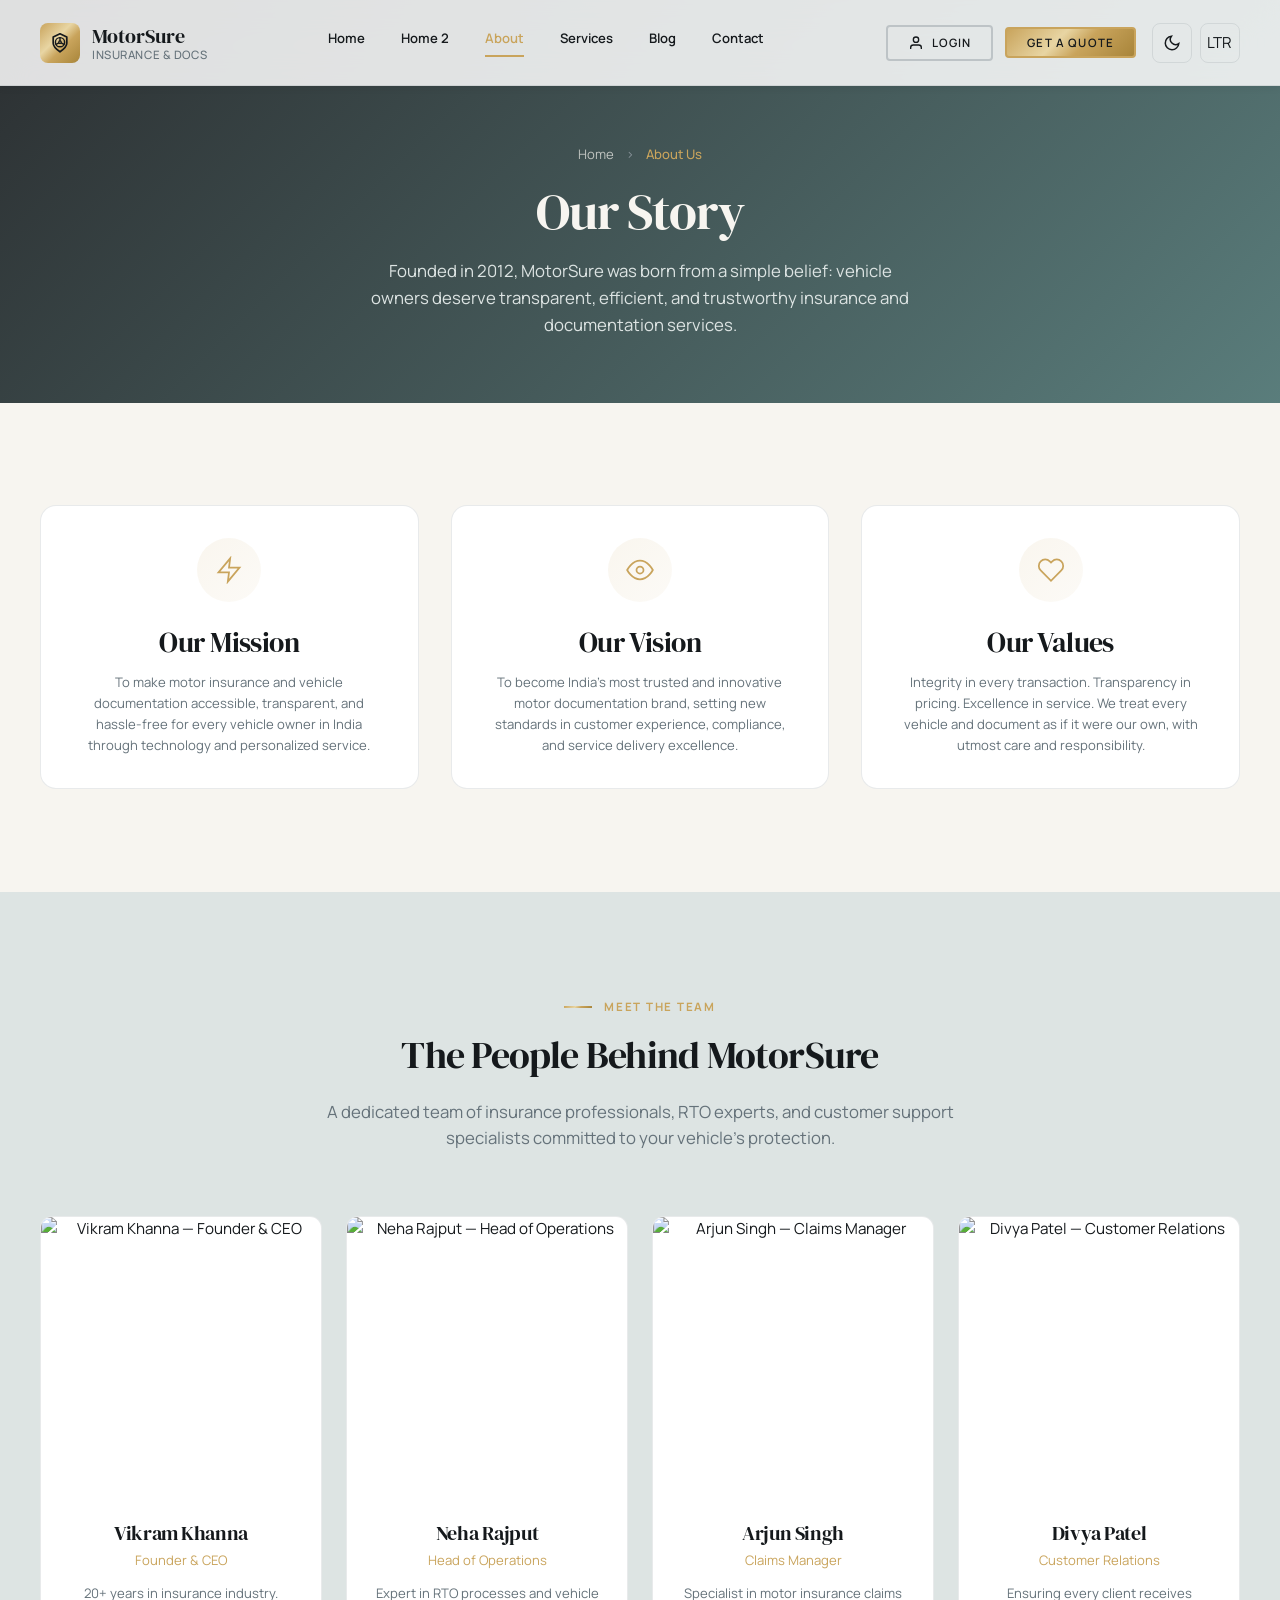
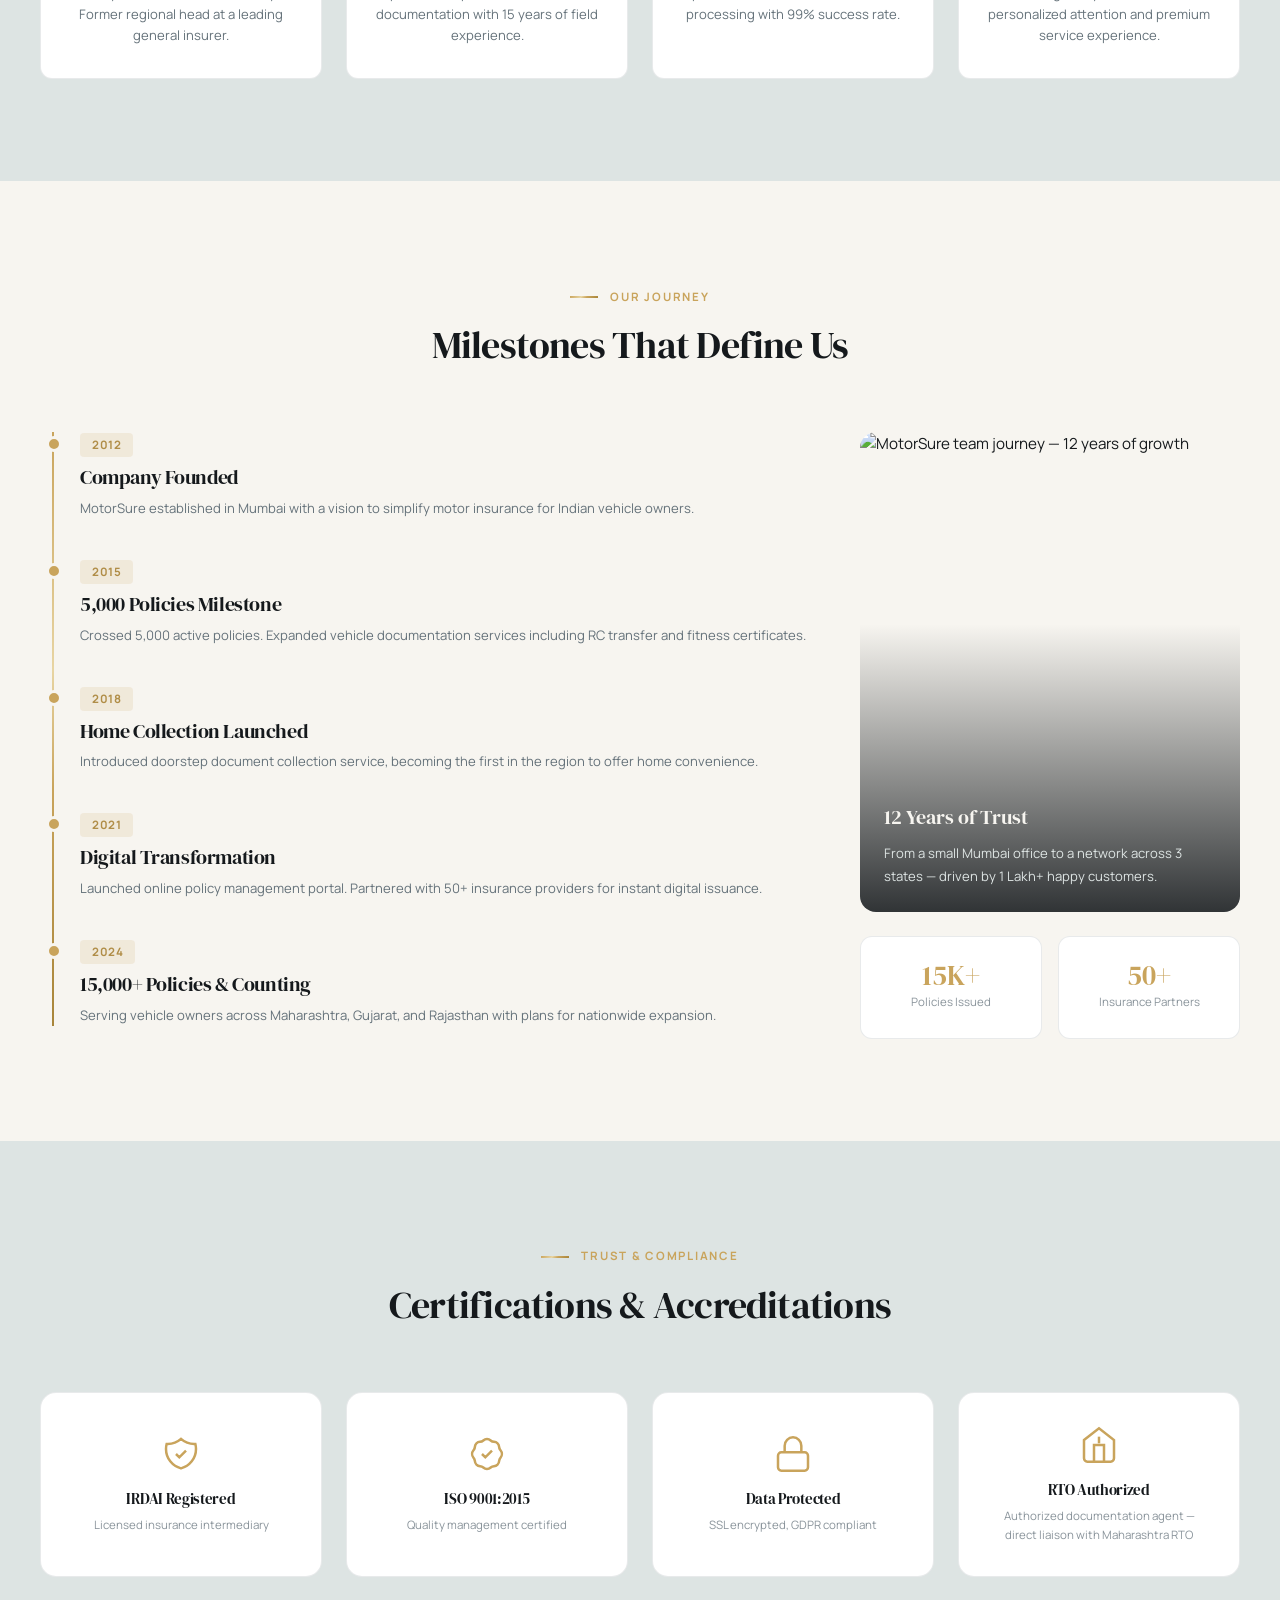
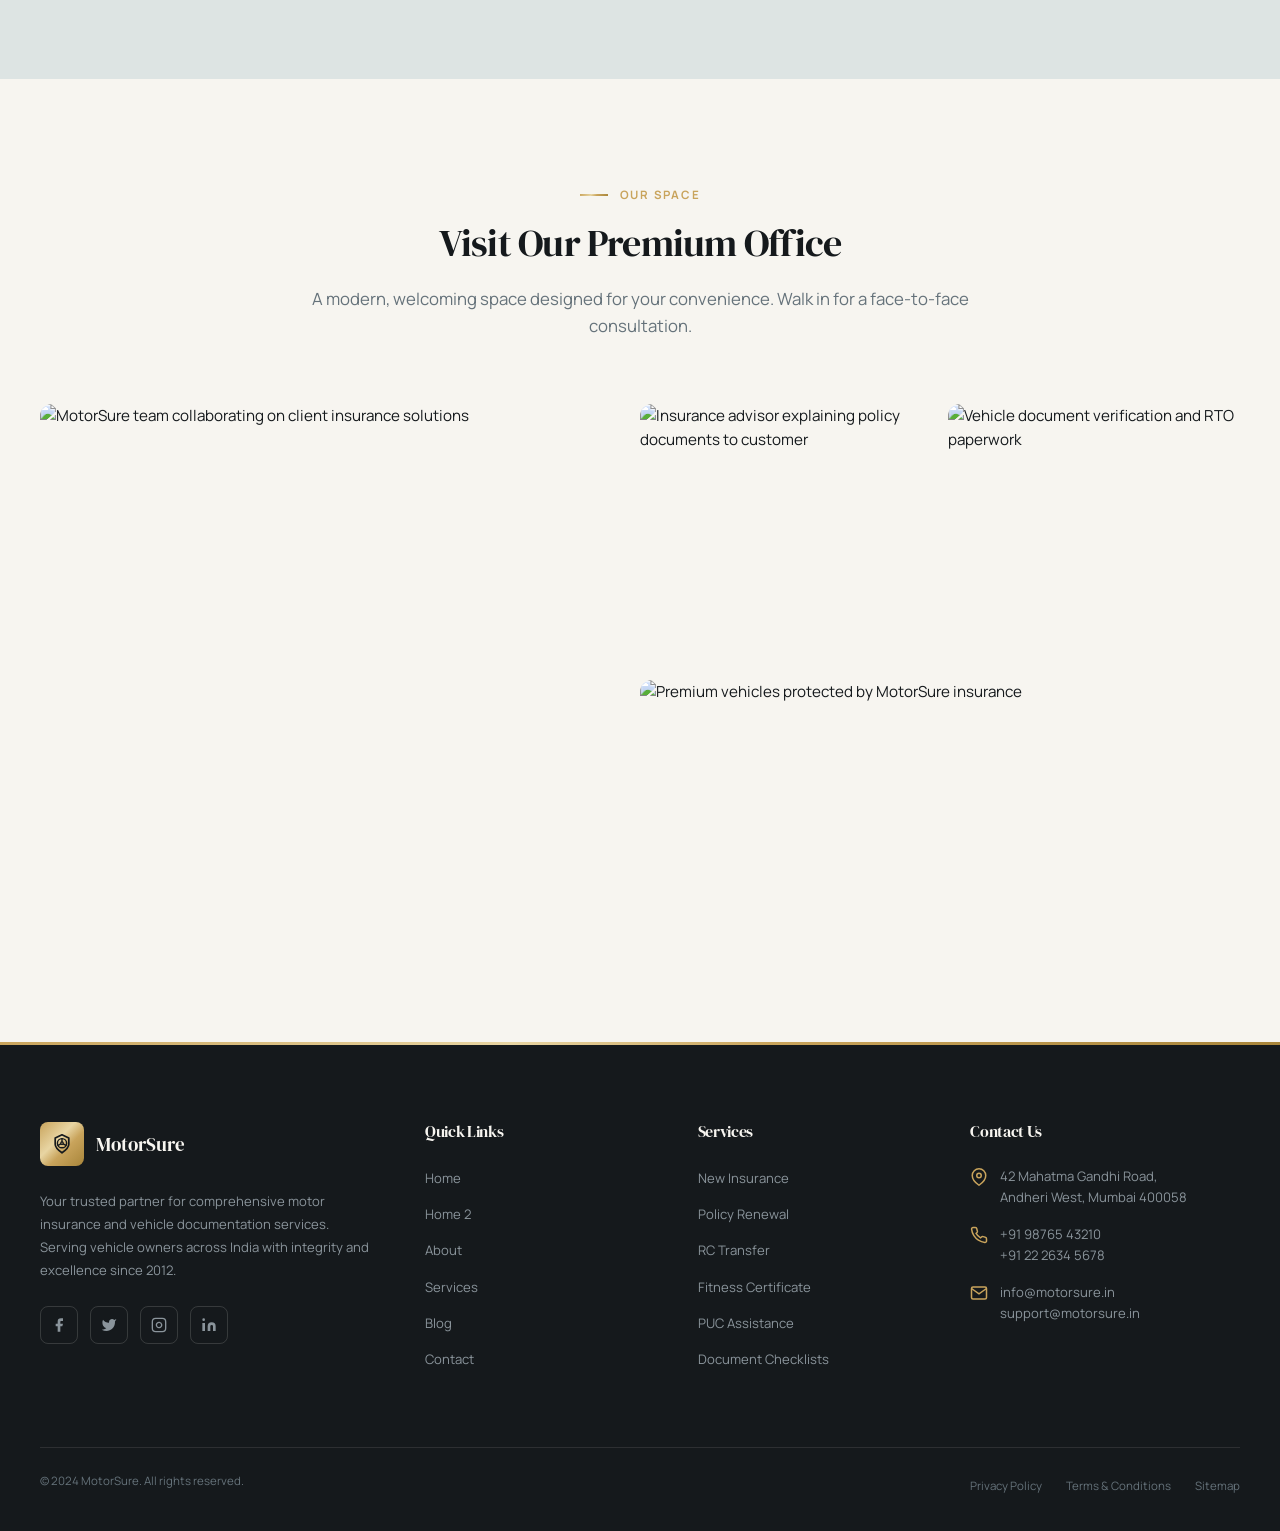
==== commit 2c37022f: "bugs fixed" ====
--- a/about.html
+++ b/about.html
@@ -33,6 +33,10 @@
       </nav>
 
       <div class="navbar__actions">
+        <a href="login.html" class="btn btn--ghost btn--sm navbar__login" data-login-trigger aria-label="Login">
+          <svg viewBox="0 0 24 24" fill="none" stroke="currentColor" stroke-width="2" width="16" height="16" aria-hidden="true"><path d="M20 21v-2a4 4 0 00-4-4H8a4 4 0 00-4 4v2"/><circle cx="12" cy="7" r="4"/></svg>
+          Login
+        </a>
         <a href="contact.html" class="btn btn--primary btn--sm navbar__cta">Get a Quote</a>
         <button class="navbar__toggle-btn" data-theme-toggle aria-label="Toggle dark mode">
           <svg class="icon-sun" viewBox="0 0 24 24" fill="none" stroke="currentColor" stroke-width="2" style="display:none"><circle cx="12" cy="12" r="5"/><line x1="12" y1="1" x2="12" y2="3"/><line x1="12" y1="21" x2="12" y2="23"/><line x1="4.22" y1="4.22" x2="5.64" y2="5.64"/><line x1="18.36" y1="18.36" x2="19.78" y2="19.78"/><line x1="1" y1="12" x2="3" y2="12"/><line x1="21" y1="12" x2="23" y2="12"/><line x1="4.22" y1="19.78" x2="5.64" y2="18.36"/><line x1="18.36" y1="5.64" x2="19.78" y2="4.22"/></svg>
@@ -58,12 +62,19 @@
       <li><a href="blog.html" class="mobile-menu__link">Blog</a></li>
       <li><a href="contact.html" class="mobile-menu__link">Contact</a></li>
     </ul>
+    <div class="mobile-menu__actions">
+      <a href="login.html" class="btn btn--ghost" style="width:100%;justify-content:center;" data-login-trigger>
+        <svg viewBox="0 0 24 24" fill="none" stroke="currentColor" stroke-width="2" width="16" height="16" aria-hidden="true"><path d="M20 21v-2a4 4 0 00-4-4H8a4 4 0 00-4 4v2"/><circle cx="12" cy="7" r="4"/></svg>
+        Login
+      </a>
+      <a href="contact.html" class="btn btn--primary" style="width:100%;justify-content:center;">Get a Quote</a>
+    </div>
   </aside>
 
   <main id="main-content">
 
     <!-- ══ SECTION 1: Brand Story Hero ══ -->
-    <section class="page-hero" style="background-image:url('assets/images/about-office.jpg');">
+    <section class="page-hero" style="background-image:url('https://images.pexels.com/photos/3184296/pexels-photo-3184296.jpeg?auto=compress&cs=tinysrgb&w=1600');">
       <div class="container">
         <nav class="breadcrumb" aria-label="Breadcrumb"><a href="index.html">Home</a><span class="breadcrumb__separator">›</span><span class="breadcrumb__current">About Us</span></nav>
         <h1>Our Story</h1>
@@ -179,28 +190,26 @@
     <section class="section section--mist" id="certifications" aria-label="Certifications">
       <div class="container">
         <div class="section-header reveal"><span class="section-label">Trust & Compliance</span><h2>Certifications & Accreditations</h2></div>
-        <div class="grid grid-4" style="gap:var(--space-6);">
-          <div class="reveal reveal-delay-1" style="text-align:center;padding:var(--space-8);background:var(--color-bg-card);border-radius:var(--radius-xl);border:1px solid var(--color-border);">
-            <svg viewBox="0 0 24 24" fill="none" stroke="var(--color-accent)" stroke-width="1.5" width="40" height="40" style="margin:0 auto var(--space-4);"><path d="M9 12l2 2 4-4m5.618-4.016A11.955 11.955 0 0112 2.944a11.955 11.955 0 01-8.618 3.04A12.02 12.02 0 003 9c0 5.591 3.824 10.29 9 11.622 5.176-1.332 9-6.03 9-11.622 0-1.042-.133-2.052-.382-3.016z"/></svg>
+        <div class="grid grid-4" style="gap:var(--space-6);align-items:stretch;">
+          <div class="reveal reveal-delay-1" style="text-align:center;padding:var(--space-8);background:var(--color-bg-card);border-radius:var(--radius-xl);border:1px solid var(--color-border);display:flex;flex-direction:column;align-items:center;justify-content:center;height:100%;">
+            <svg viewBox="0 0 24 24" fill="none" stroke="var(--color-accent)" stroke-width="1.5" width="40" height="40" style="margin:0 auto var(--space-4);flex-shrink:0;"><path d="M9 12l2 2 4-4m5.618-4.016A11.955 11.955 0 0112 2.944a11.955 11.955 0 01-8.618 3.04A12.02 12.02 0 003 9c0 5.591 3.824 10.29 9 11.622 5.176-1.332 9-6.03 9-11.622 0-1.042-.133-2.052-.382-3.016z"/></svg>
             <h4 style="font-size:var(--fs-body);margin-bottom:var(--space-2);">IRDAI Registered</h4>
             <p style="font-size:var(--fs-caption);color:var(--color-text-muted);">Licensed insurance intermediary</p>
           </div>
-          <div class="reveal reveal-delay-2" style="text-align:center;padding:var(--space-8);background:var(--color-bg-card);border-radius:var(--radius-xl);border:1px solid var(--color-border);">
-            <svg viewBox="0 0 24 24" fill="none" stroke="var(--color-accent)" stroke-width="1.5" width="40" height="40" style="margin:0 auto var(--space-4);"><path d="M9 12l2 2 4-4M7.835 4.697a3.42 3.42 0 001.946-.806 3.42 3.42 0 014.438 0 3.42 3.42 0 001.946.806 3.42 3.42 0 013.138 3.138 3.42 3.42 0 00.806 1.946 3.42 3.42 0 010 4.438 3.42 3.42 0 00-.806 1.946 3.42 3.42 0 01-3.138 3.138 3.42 3.42 0 00-1.946.806 3.42 3.42 0 01-4.438 0 3.42 3.42 0 00-1.946-.806 3.42 3.42 0 01-3.138-3.138 3.42 3.42 0 00-.806-1.946 3.42 3.42 0 010-4.438 3.42 3.42 0 00.806-1.946 3.42 3.42 0 013.138-3.138z"/></svg>
+          <div class="reveal reveal-delay-2" style="text-align:center;padding:var(--space-8);background:var(--color-bg-card);border-radius:var(--radius-xl);border:1px solid var(--color-border);display:flex;flex-direction:column;align-items:center;justify-content:center;height:100%;">
+            <svg viewBox="0 0 24 24" fill="none" stroke="var(--color-accent)" stroke-width="1.5" width="40" height="40" style="margin:0 auto var(--space-4);flex-shrink:0;"><path d="M9 12l2 2 4-4M7.835 4.697a3.42 3.42 0 001.946-.806 3.42 3.42 0 014.438 0 3.42 3.42 0 001.946.806 3.42 3.42 0 013.138 3.138 3.42 3.42 0 00.806 1.946 3.42 3.42 0 010 4.438 3.42 3.42 0 00-.806 1.946 3.42 3.42 0 01-3.138 3.138 3.42 3.42 0 00-1.946.806 3.42 3.42 0 01-4.438 0 3.42 3.42 0 00-1.946-.806 3.42 3.42 0 01-3.138-3.138 3.42 3.42 0 00-.806-1.946 3.42 3.42 0 010-4.438 3.42 3.42 0 00.806-1.946 3.42 3.42 0 013.138-3.138z"/></svg>
             <h4 style="font-size:var(--fs-body);margin-bottom:var(--space-2);">ISO 9001:2015</h4>
             <p style="font-size:var(--fs-caption);color:var(--color-text-muted);">Quality management certified</p>
           </div>
-          <div class="reveal reveal-delay-3" style="text-align:center;padding:var(--space-8);background:var(--color-bg-card);border-radius:var(--radius-xl);border:1px solid var(--color-border);">
-            <svg viewBox="0 0 24 24" fill="none" stroke="var(--color-accent)" stroke-width="1.5" width="40" height="40" style="margin:0 auto var(--space-4);"><rect x="3" y="11" width="18" height="11" rx="2" ry="2"/><path d="M7 11V7a5 5 0 0110 0v4"/></svg>
+          <div class="reveal reveal-delay-3" style="text-align:center;padding:var(--space-8);background:var(--color-bg-card);border-radius:var(--radius-xl);border:1px solid var(--color-border);display:flex;flex-direction:column;align-items:center;justify-content:center;height:100%;">
+            <svg viewBox="0 0 24 24" fill="none" stroke="var(--color-accent)" stroke-width="1.5" width="40" height="40" style="margin:0 auto var(--space-4);flex-shrink:0;"><rect x="3" y="11" width="18" height="11" rx="2" ry="2"/><path d="M7 11V7a5 5 0 0110 0v4"/></svg>
             <h4 style="font-size:var(--fs-body);margin-bottom:var(--space-2);">Data Protected</h4>
             <p style="font-size:var(--fs-caption);color:var(--color-text-muted);">SSL encrypted, GDPR compliant</p>
           </div>
-          <div class="reveal reveal-delay-4" style="text-align:center;background:var(--color-bg-card);border-radius:var(--radius-xl);border:1px solid var(--color-border);overflow:hidden;">
-            <img src="https://images.unsplash.com/photo-1486406146926-c627a92ad1ab?auto=format&fit=crop&w=800&q=80" alt="RTO authorized office building" style="width:100%;height:140px;object-fit:cover;display:block;">
-            <div style="padding:var(--space-6);">
-              <h4 style="font-size:var(--fs-body);margin-bottom:var(--space-2);">RTO Authorized</h4>
-              <p style="font-size:var(--fs-caption);color:var(--color-text-muted);">Authorized documentation agent — direct liaison with Maharashtra RTO</p>
-            </div>
+          <div class="reveal reveal-delay-4" style="text-align:center;padding:var(--space-8);background:var(--color-bg-card);border-radius:var(--radius-xl);border:1px solid var(--color-border);display:flex;flex-direction:column;align-items:center;justify-content:center;height:100%;">
+            <svg viewBox="0 0 24 24" fill="none" stroke="var(--color-accent)" stroke-width="1.5" width="40" height="40" style="margin:0 auto var(--space-4);flex-shrink:0;"><path d="M3 9l9-7 9 7v11a2 2 0 01-2 2H5a2 2 0 01-2-2z"/><polyline points="9 22 9 12 15 12 15 22"/><path d="M12 11V7"/></svg>
+            <h4 style="font-size:var(--fs-body);margin-bottom:var(--space-2);">RTO Authorized</h4>
+            <p style="font-size:var(--fs-caption);color:var(--color-text-muted);">Authorized documentation agent — direct liaison with Maharashtra RTO</p>
           </div>
         </div>
       </div>
@@ -290,6 +299,7 @@
     </div>
   </footer>
   <button class="back-to-top" aria-label="Back to top"><svg viewBox="0 0 24 24" fill="none" stroke="currentColor" stroke-width="2"><polyline points="18 15 12 9 6 15"/></svg></button>
-  <script src="js/theme.js"></script><script src="js/rtl.js"></script><script src="js/navbar.js"></script><script src="js/slider.js"></script><script src="js/scroll-reveal.js"></script><script src="js/accordion.js"></script><script src="js/forms.js"></script><script src="js/back-to-top.js"></script><script src="js/page-transitions.js"></script><script src="js/lazy-load.js"></script><script src="js/app.js"></script>
+  <script src="js/theme.js"></script><script src="js/rtl.js"></script><script src="js/navbar.js"></script><script src="js/slider.js"></script><script src="js/scroll-reveal.js"></script><script src="js/accordion.js"></script><script src="js/forms.js"></script><script src="js/back-to-top.js"></script><script src="js/page-transitions.js"></script><script src="js/lazy-load.js"></script><script src="js/login.js"></script>
+  <script src="js/app.js"></script>
 </body>
 </html>
--- a/css/components.css
+++ b/css/components.css
@@ -652,6 +652,26 @@
   font-weight: var(--fw-medium);
 }
 
+/* ── Trust Bar — compact height (Home Page 1 Vehicle Documentation stats) ── */
+#trust-bar {
+  padding: var(--space-8) 0 !important;
+}
+
+#trust-bar .trust-bar__grid {
+  gap: var(--space-4);
+}
+
+#trust-bar .stat__number {
+  font-size: clamp(1.4rem, 2.2vw, 2rem);
+  margin-bottom: var(--space-1);
+  line-height: 1;
+}
+
+#trust-bar .stat__label {
+  font-size: var(--fs-caption);
+  line-height: 1.3;
+}
+
 /* ── Checkbox List (Document Checklist) ── */
 .checklist {
   list-style: none;
@@ -724,6 +744,22 @@
 
 #vehicle-tabs .tabs {
   justify-content: center;
+  overflow-x: hidden;
+  flex-wrap: wrap;
+  scrollbar-width: none;
+  -ms-overflow-style: none;
+}
+
+#vehicle-tabs .tabs::-webkit-scrollbar {
+  display: none;
+  width: 0;
+  height: 0;
+}
+
+#vehicle-tabs .tabs.reveal.revealed,
+.tabs.reveal.revealed {
+  overflow-x: hidden !important;
+  flex-wrap: wrap !important;
 }
 
 #vehicle-tabs .grid {
@@ -852,3 +888,220 @@
   max-width: 960px;
   margin: 0 auto;
 }
+
+/* ── Login Modal ── */
+.login-modal {
+  position: fixed;
+  inset: 0;
+  z-index: var(--z-modal);
+  display: flex;
+  align-items: center;
+  justify-content: center;
+  padding: var(--space-4);
+  opacity: 0;
+  visibility: hidden;
+  pointer-events: none;
+  transition: opacity var(--duration-normal) var(--ease-out), visibility var(--duration-normal) var(--ease-out);
+}
+
+.login-modal.open {
+  opacity: 1;
+  visibility: visible;
+  pointer-events: all;
+}
+
+.login-modal__overlay {
+  position: absolute;
+  inset: 0;
+  background: var(--color-overlay);
+  backdrop-filter: blur(4px);
+  -webkit-backdrop-filter: blur(4px);
+}
+
+.login-modal__dialog {
+  position: relative;
+  z-index: 1;
+  width: 100%;
+  max-width: 440px;
+  max-height: 90vh;
+  overflow-y: auto;
+  background: var(--color-bg-card);
+  border-radius: var(--radius-xl);
+  box-shadow: var(--shadow-2xl);
+  border: 1px solid var(--color-border);
+  padding: var(--space-8);
+  transform: translateY(16px) scale(0.98);
+  transition: transform var(--duration-normal) var(--ease-out);
+}
+
+.login-modal.open .login-modal__dialog {
+  transform: translateY(0) scale(1);
+}
+
+.login-modal__close {
+  position: absolute;
+  top: var(--space-4);
+  right: var(--space-4);
+  width: 36px;
+  height: 36px;
+  display: flex;
+  align-items: center;
+  justify-content: center;
+  background: transparent;
+  border: 1px solid var(--color-border);
+  border-radius: var(--radius-md);
+  cursor: pointer;
+  color: var(--color-text-muted);
+  transition: var(--transition-base);
+}
+
+.login-modal__close:hover {
+  border-color: var(--color-accent);
+  color: var(--color-accent);
+}
+
+.login-modal__close svg {
+  width: 18px;
+  height: 18px;
+}
+
+.login-modal__header {
+  text-align: center;
+  margin-bottom: var(--space-8);
+  padding-top: var(--space-2);
+}
+
+.login-modal__icon {
+  width: 56px;
+  height: 56px;
+  margin: 0 auto var(--space-4);
+  border-radius: var(--radius-lg);
+  background: var(--gradient-gold);
+  display: flex;
+  align-items: center;
+  justify-content: center;
+  color: var(--obsidian);
+}
+
+.login-modal__header h2 {
+  margin-bottom: var(--space-2);
+  font-size: var(--fs-h3);
+}
+
+.login-modal__header p {
+  font-size: var(--fs-small);
+  color: var(--color-text-secondary);
+  margin-bottom: 0;
+}
+
+.login-modal__form .form-group {
+  margin-bottom: var(--space-5);
+}
+
+.login-modal__form .form-input {
+  width: 100%;
+}
+
+.login-modal__meta {
+  display: flex;
+  align-items: center;
+  justify-content: space-between;
+  gap: var(--space-4);
+  margin-bottom: var(--space-6);
+  flex-wrap: wrap;
+}
+
+.login-modal__remember {
+  display: flex;
+  align-items: center;
+  gap: var(--space-2);
+  font-size: var(--fs-small);
+  color: var(--color-text-secondary);
+  cursor: pointer;
+  user-select: none;
+}
+
+.login-modal__remember input {
+  width: 16px;
+  height: 16px;
+  accent-color: var(--color-accent);
+  cursor: pointer;
+}
+
+.login-modal__forgot {
+  font-size: var(--fs-small);
+  font-weight: var(--fw-medium);
+  color: var(--color-accent);
+  text-decoration: none;
+}
+
+.login-modal__forgot:hover {
+  color: var(--color-accent-dark);
+  text-decoration: underline;
+}
+
+.login-modal__divider {
+  display: flex;
+  align-items: center;
+  gap: var(--space-4);
+  margin: var(--space-6) 0;
+  font-size: var(--fs-caption);
+  color: var(--color-text-muted);
+  text-transform: uppercase;
+  letter-spacing: var(--ls-wider);
+}
+
+.login-modal__divider::before,
+.login-modal__divider::after {
+  content: '';
+  flex: 1;
+  height: 1px;
+  background: var(--color-border);
+}
+
+.login-modal__footer {
+  text-align: center;
+  font-size: var(--fs-small);
+  color: var(--color-text-secondary);
+  margin-top: var(--space-6);
+  padding-top: var(--space-6);
+  border-top: 1px solid var(--color-border);
+}
+
+.login-modal__footer a {
+  font-weight: var(--fw-semibold);
+  color: var(--color-accent);
+}
+
+/* Login Page */
+.login-page {
+  min-height: 100vh;
+  display: flex;
+  align-items: center;
+  justify-content: center;
+  padding: calc(var(--space-16) + 60px) var(--space-4) var(--space-16);
+  background: var(--color-bg);
+  position: relative;
+  overflow: hidden;
+}
+
+.login-page::before {
+  content: '';
+  position: absolute;
+  width: 600px;
+  height: 600px;
+  border-radius: 50%;
+  background: var(--gradient-gold-subtle);
+  filter: blur(80px);
+  opacity: 0.4;
+  top: -200px;
+  right: -200px;
+  pointer-events: none;
+}
+
+.login-page__card {
+  width: 100%;
+  max-width: 440px;
+  position: relative;
+  z-index: 1;
+}
--- a/css/layout.css
+++ b/css/layout.css
@@ -154,6 +154,26 @@
   margin-right: var(--space-2);
 }
 
+.navbar__login {
+  display: inline-flex;
+  align-items: center;
+  gap: var(--space-2);
+  font-weight: var(--fw-semibold);
+  text-decoration: none;
+  white-space: nowrap;
+}
+
+.navbar__login svg {
+  width: 16px;
+  height: 16px;
+  flex-shrink: 0;
+}
+
+/* Login button subtle divider */
+.navbar__actions .navbar__login + .navbar__cta {
+  margin-left: var(--space-1);
+}
+
 /* Hamburger */
 .navbar__hamburger {
   display: none;
@@ -257,7 +277,8 @@
 
 .mobile-menu__actions {
   display: flex;
-  gap: var(--space-4);
+  flex-direction: column;
+  gap: var(--space-3);
   margin-bottom: var(--space-8);
 }
 
--- a/css/responsive.css
+++ b/css/responsive.css
@@ -161,9 +161,14 @@
     height: 180px;
   }
 
-  /* Trust bar stats */
+  /* Trust bar stats — reduced height */
+  #trust-bar {
+    padding: var(--space-6) 0 !important;
+  }
+
   .trust-bar__grid {
     grid-template-columns: repeat(2, 1fr) !important;
+    gap: var(--space-3) !important;
   }
 
   /* Timeline vertical only */
@@ -171,15 +176,58 @@
     flex-direction: column;
   }
 
-  /* Tabs scrollable */
+  /* Tabs — Home2 Insurance Plans scroll removed (no horizontal scroll) */
   .tabs {
-    overflow-x: auto;
-    -webkit-overflow-scrolling: touch;
-    scrollbar-width: none;
-  }
-
-  .tabs::-webkit-scrollbar {
-    display: none;
+    overflow-x: visible;
+    flex-wrap: wrap;
+    justify-content: center;
+  }
+
+  #vehicle-tabs .tabs {
+    overflow-x: hidden;
+    flex-wrap: wrap;
+    justify-content: center;
+    min-width: 0;
+  }
+
+  #vehicle-tabs {
+    overflow-x: hidden;
+    max-width: 100%;
+  }
+
+  #vehicle-tabs .container {
+    overflow-x: hidden;
+    max-width: 100%;
+  }
+
+  #vehicle-tabs .tab-panel .grid {
+    overflow: hidden;
+    max-width: 100%;
+  }
+
+  #vehicle-tabs .card {
+    max-width: 100%;
+    min-width: 0;
+  }
+
+  /* Hide right-corner scrollbar deeply for Home2 Insurance Plans */
+  #vehicle-tabs::-webkit-scrollbar,
+  #vehicle-tabs .tabs::-webkit-scrollbar,
+  #vehicle-tabs .tab-panel::-webkit-scrollbar,
+  #vehicle-tabs .container::-webkit-scrollbar {
+    display: none !important;
+    width: 0 !important;
+    height: 0 !important;
+  }
+  #vehicle-tabs {
+    scrollbar-width: none !important;
+    -ms-overflow-style: none !important;
+  }
+  html, body {
+    overflow-x: hidden !important;
+  }
+  ::-webkit-scrollbar-corner {
+    background: transparent !important;
   }
 
   /* Blog grid */
@@ -198,6 +246,11 @@
     right: var(--space-5);
     width: 42px;
     height: 42px;
+  }
+
+  /* Interest / Insurance Plans — image wrapper responsive */
+  #vehicle-tabs .card > div:first-of-type {
+    height: 180px !important;
   }
 
   /* How it works cards */
@@ -498,32 +551,77 @@
     --section-padding: clamp(2.5rem, 5vw, 3.5rem);
   }
 
-  .navbar__cta {
+  .navbar__cta,
+  .navbar__login {
     display: none;
   }
 
   .hero-slider {
-    min-height: 400px;
-    max-height: 550px;
+    min-height: 420px;
+    max-height: 560px;
+    height: 80vh;
+  }
+
+  .hero-slide {
+    align-items: center;
+    justify-content: center;
+    padding-top: 72px;
+    padding-bottom: 48px;
+    box-sizing: border-box;
   }
 
   .hero-slide__content {
     padding: 0 var(--space-4);
     margin-left: auto;
     margin-right: auto;
+    max-width: 400px;
+    text-align: center;
   }
 
   .hero-slide__label {
     font-size: 0.65rem;
+    margin-bottom: var(--space-3);
   }
 
   .hero-slide__title {
-    font-size: clamp(1.5rem, 7vw, 2.2rem);
+    font-size: clamp(1.4rem, 6vw, 2rem);
+    line-height: 1.25;
+    margin-bottom: var(--space-3);
+    text-wrap: balance;
   }
 
   .hero-slide__text {
     font-size: var(--fs-small);
-    margin-bottom: var(--space-6);
+    line-height: 1.5;
+    margin-bottom: var(--space-5);
+    max-width: 360px;
+    margin-left: auto;
+    margin-right: auto;
+  }
+
+  .hero-slide__actions {
+    display: flex;
+    flex-direction: row;
+    justify-content: center;
+    align-items: center;
+    gap: var(--space-3);
+    width: 100%;
+    max-width: 360px;
+    margin: 0 auto;
+  }
+
+  .hero-slide__actions .btn {
+    flex: 1 1 0;
+    min-width: 0;
+    padding: 0.75rem 0.85rem;
+    font-size: 0.85rem;
+    white-space: nowrap;
+    text-align: center;
+    justify-content: center;
+  }
+
+  .hero-slider__dots {
+    bottom: var(--space-4);
   }
 
   .btn {
@@ -560,9 +658,13 @@
     gap: var(--space-6);
   }
 
-  /* Trust bar */
+  /* Trust bar — compact on phones */
+  #trust-bar {
+    padding: var(--space-5) 0 !important;
+  }
+
   .trust-bar__grid {
-    gap: var(--space-4) !important;
+    gap: var(--space-3) !important;
   }
 
   /* Card body */
@@ -619,32 +721,92 @@
   }
 
   .hero-slider {
-    min-height: 380px;
-    max-height: 500px;
+    height: 82vh !important;
+    min-height: 440px !important;
+    max-height: 520px !important;
+  }
+
+  .hero-slide {
+    display: flex !important;
+    align-items: center !important;
+    justify-content: center !important;
+    padding-top: 70px !important;
+    padding-bottom: 48px !important;
+    box-sizing: border-box !important;
   }
 
   .hero-slide__content {
-    padding: 0 var(--space-3);
-  }
-
-  .hero-slide__title {
-    font-size: clamp(1.4rem, 6vw, 1.9rem);
-    line-height: 1.15;
-  }
-
-  .hero-slide__text {
-    font-size: var(--fs-small);
-    margin-bottom: var(--space-6);
+    padding: 0 var(--space-3) !important;
+    margin: 0 auto !important;
+    box-sizing: border-box !important;
+    display: flex !important;
+    flex-direction: column !important;
+    align-items: center !important;
+    justify-content: center !important;
+    text-align: center !important;
+    width: 100% !important;
+    max-width: 330px !important;
   }
 
   .hero-slide__label {
-    font-size: 0.6rem;
-    gap: var(--space-2);
+    font-size: 0.62rem !important;
+    letter-spacing: var(--ls-wide) !important;
+    gap: var(--space-2) !important;
+    margin-bottom: var(--space-2) !important;
+    white-space: nowrap !important;
   }
 
   .hero-slide__label::before,
   .hero-slide__label::after {
-    width: 18px;
+    width: 16px !important;
+    height: 2px !important;
+  }
+
+  .hero-slide__title {
+    font-size: 1.32rem !important;
+    line-height: 1.25 !important;
+    margin-bottom: var(--space-3) !important;
+    color: var(--ivory) !important;
+    text-wrap: balance !important;
+    max-width: 320px !important;
+    word-break: normal !important;
+  }
+
+  .hero-slide__text {
+    font-size: 0.8rem !important;
+    line-height: 1.45 !important;
+    color: var(--mist) !important;
+    margin-bottom: var(--space-4) !important;
+    max-width: 295px !important;
+    text-align: center !important;
+  }
+
+  .hero-slide__actions {
+    display: flex !important;
+    flex-direction: row !important;
+    flex-wrap: nowrap !important;
+    justify-content: center !important;
+    align-items: center !important;
+    gap: var(--space-2) !important;
+    width: 100% !important;
+    max-width: 310px !important;
+    margin: 0 auto !important;
+  }
+
+  .hero-slide__actions .btn {
+    flex: 1 1 0 !important;
+    min-width: 0 !important;
+    padding: 0.65rem 0.5rem !important;
+    font-size: 0.78rem !important;
+    font-weight: var(--fw-semibold) !important;
+    white-space: nowrap !important;
+    text-align: center !important;
+    justify-content: center !important;
+  }
+
+  .hero-slider__dots {
+    bottom: var(--space-4) !important;
+    gap: var(--space-2) !important;
   }
 
   .page-hero {
@@ -704,6 +866,10 @@
     height: 170px !important;
   }
 
+  #vehicle-tabs .card > div:first-of-type {
+    height: 170px !important;
+  }
+
   .testimonial-card {
     padding: var(--space-5);
   }
@@ -791,7 +957,7 @@
   }
 
   .hero-slide__title {
-    font-size: 1.4rem;
+    font-size: 1.2rem;
   }
 
   .navbar__brand-name {
@@ -834,6 +1000,19 @@
     padding: 0 var(--space-4);
     margin-left: auto;
     margin-right: auto;
+  }
+}
+
+/* ── Login modal — mobile tweaks ── */
+@media (max-width: 480px) {
+  .login-modal__dialog {
+    padding: var(--space-6);
+    margin: var(--space-4);
+    max-height: 88vh;
+  }
+
+  .login-page {
+    padding: calc(var(--space-12) + 60px) var(--space-4) var(--space-8);
   }
 }
 
